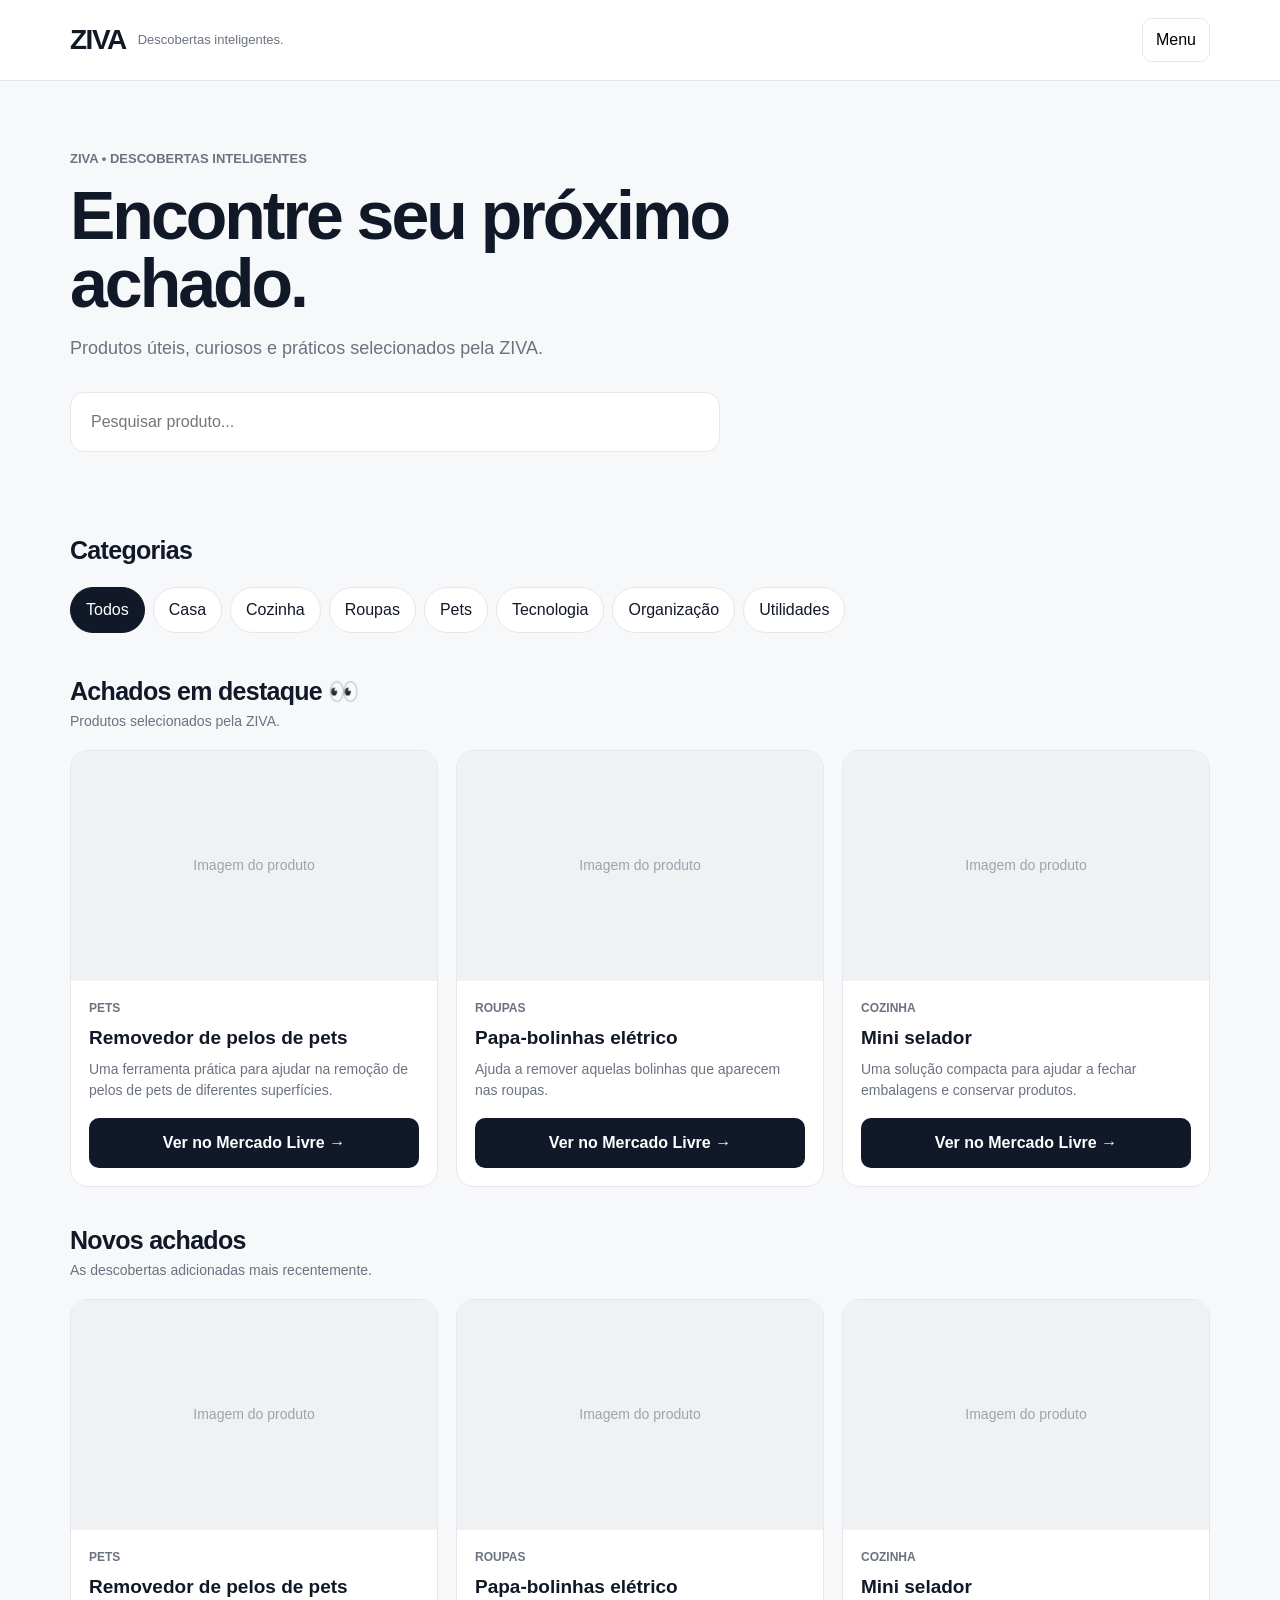
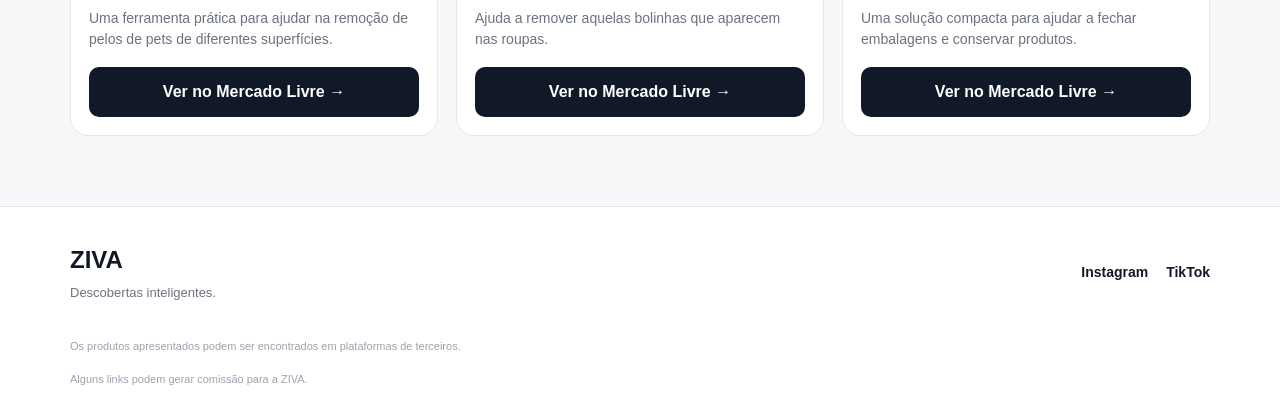
==== index.html @ e8ecfb13 "Add initial HTML structure and styles for ZIVA" ====
<!DOCTYPE html>
<html lang="pt-BR">
<head>
  <meta charset="UTF-8">
  <meta name="viewport" content="width=device-width, initial-scale=1.0">

  <title>ZIVA | Descobertas Inteligentes</title>
  <meta name="description" content="Achadinhos úteis, produtos curiosos e descobertas que realmente valem a pena.">

  <style>
    * {
      box-sizing: border-box;
      margin: 0;
      padding: 0;
    }

    :root {
      --bg: #f7f8fa;
      --card: #ffffff;
      --text: #111827;
      --muted: #6b7280;
      --border: #e5e7eb;
      --accent: #111827;
      --accent-hover: #000000;
    }

    body {
      font-family: Arial, Helvetica, sans-serif;
      background: var(--bg);
      color: var(--text);
      line-height: 1.5;
    }

    a {
      text-decoration: none;
      color: inherit;
    }

    button,
    input {
      font: inherit;
    }

    /* HEADER */
    header {
      background: #fff;
      border-bottom: 1px solid var(--border);
      position: sticky;
      top: 0;
      z-index: 20;
    }

    .header-inner {
      max-width: 1180px;
      margin: auto;
      padding: 18px 20px;
      display: flex;
      align-items: center;
      justify-content: space-between;
      gap: 20px;
    }

    .brand {
      display: flex;
      align-items: center;
      gap: 12px;
    }

    .logo {
      font-size: 28px;
      font-weight: 900;
      letter-spacing: -1.5px;
    }

    .brand-text {
      color: var(--muted);
      font-size: 13px;
    }

    .menu-btn {
      border: 1px solid var(--border);
      background: #fff;
      padding: 9px 13px;
      border-radius: 10px;
      cursor: pointer;
    }

    /* HERO */
    .hero {
      max-width: 1180px;
      margin: auto;
      padding: 65px 20px 45px;
    }

    .hero-label {
      display: inline-block;
      font-size: 13px;
      font-weight: 700;
      color: var(--muted);
      margin-bottom: 12px;
    }

    .hero h1 {
      font-size: clamp(38px, 7vw, 68px);
      line-height: 1;
      letter-spacing: -3px;
      max-width: 800px;
      margin-bottom: 18px;
    }

    .hero p {
      color: var(--muted);
      font-size: 18px;
      max-width: 650px;
      margin-bottom: 30px;
    }

    .search {
      max-width: 650px;
      position: relative;
    }

    .search input {
      width: 100%;
      border: 1px solid var(--border);
      background: #fff;
      padding: 17px 20px;
      border-radius: 14px;
      outline: none;
      font-size: 16px;
    }

    .search input:focus {
      border-color: #9ca3af;
    }

    /* CONTENT */
    main {
      max-width: 1180px;
      margin: auto;
      padding: 0 20px 70px;
    }

    .section {
      margin-top: 35px;
    }

    .section-header {
      display: flex;
      align-items: end;
      justify-content: space-between;
      gap: 15px;
      margin-bottom: 18px;
    }

    .section h2 {
      font-size: 25px;
      letter-spacing: -0.7px;
    }

    .section-description {
      color: var(--muted);
      font-size: 14px;
    }

    /* CATEGORIES */
    .categories {
      display: flex;
      gap: 8px;
      overflow-x: auto;
      padding-bottom: 5px;
      scrollbar-width: none;
    }

    .categories::-webkit-scrollbar {
      display: none;
    }

    .category-btn {
      white-space: nowrap;
      border: 1px solid var(--border);
      background: #fff;
      color: var(--text);
      padding: 10px 15px;
      border-radius: 999px;
      cursor: pointer;
      transition: .2s;
    }

    .category-btn:hover,
    .category-btn.active {
      background: var(--accent);
      color: #fff;
      border-color: var(--accent);
    }

    /* PRODUCTS */
    .products-grid {
      display: grid;
      grid-template-columns: repeat(3, 1fr);
      gap: 18px;
    }

    .product-card {
      background: var(--card);
      border: 1px solid var(--border);
      border-radius: 18px;
      overflow: hidden;
      transition: transform .2s, box-shadow .2s;
    }

    .product-card:hover {
      transform: translateY(-3px);
      box-shadow: 0 10px 30px rgba(0,0,0,.07);
    }

    .product-image {
      width: 100%;
      height: 230px;
      background: #f0f1f3;
      display: flex;
      align-items: center;
      justify-content: center;
      color: #9ca3af;
      font-size: 14px;
    }

    .product-image img {
      width: 100%;
      height: 100%;
      object-fit: cover;
    }

    .product-info {
      padding: 18px;
    }

    .product-category {
      color: var(--muted);
      font-size: 12px;
      font-weight: 700;
      text-transform: uppercase;
      margin-bottom: 7px;
    }

    .product-name {
      font-size: 19px;
      font-weight: 800;
      margin-bottom: 7px;
    }

    .product-description {
      color: var(--muted);
      font-size: 14px;
      min-height: 43px;
      margin-bottom: 16px;
    }

    .product-actions {
      display: flex;
      gap: 8px;
    }

    .view-btn {
      width: 100%;
      border: 0;
      background: var(--accent);
      color: #fff;
      padding: 13px 15px;
      border-radius: 10px;
      cursor: pointer;
      font-weight: 700;
    }

    .view-btn:hover {
      background: var(--accent-hover);
    }

    .empty {
      display: none;
      padding: 35px;
      text-align: center;
      color: var(--muted);
      background: #fff;
      border: 1px solid var(--border);
      border-radius: 15px;
    }

    /* MODAL */
    .modal {
      position: fixed;
      inset: 0;
      background: rgba(0,0,0,.55);
      display: none;
      align-items: center;
      justify-content: center;
      padding: 20px;
      z-index: 100;
    }

    .modal.show {
      display: flex;
    }

    .modal-box {
      background: #fff;
      width: 100%;
      max-width: 520px;
      max-height: 90vh;
      overflow-y: auto;
      border-radius: 20px;
      position: relative;
      padding: 22px;
    }

    .close {
      position: absolute;
      top: 14px;
      right: 14px;
      border: 0;
      background: #f3f4f6;
      width: 36px;
      height: 36px;
      border-radius: 50%;
      cursor: pointer;
      font-size: 20px;
    }

    .modal-image {
      width: 100%;
      height: 280px;
      border-radius: 14px;
      background: #f0f1f3;
      display: flex;
      align-items: center;
      justify-content: center;
      margin-bottom: 20px;
      overflow: hidden;
    }

    .modal-image img {
      width: 100%;
      height: 100%;
      object-fit: cover;
    }

    .modal h2 {
      font-size: 27px;
      margin-bottom: 8px;
    }

    .modal-category {
      color: var(--muted);
      font-size: 13px;
      margin-bottom: 14px;
    }

    .modal-description {
      color: #4b5563;
      margin-bottom: 20px;
    }

    .affiliate-note {
      color: #9ca3af;
      font-size: 11px;
      margin-top: 13px;
      text-align: center;
    }

    /* FOOTER */
    footer {
      border-top: 1px solid var(--border);
      background: #fff;
    }

    .footer-inner {
      max-width: 1180px;
      margin: auto;
      padding: 35px 20px;
      display: flex;
      justify-content: space-between;
      gap: 30px;
      flex-wrap: wrap;
    }

    .footer-brand strong {
      font-size: 24px;
    }

    .footer-brand p {
      color: var(--muted);
      font-size: 13px;
      margin-top: 5px;
    }

    .socials {
      display: flex;
      gap: 18px;
      align-items: center;
    }

    .socials a {
      font-weight: 700;
      font-size: 14px;
    }

    .footer-bottom {
      max-width: 1180px;
      margin: auto;
      padding: 0 20px 30px;
      color: #9ca3af;
      font-size: 11px;
    }

    /* MOBILE */
    @media (max-width: 800px) {
      .products-grid {
        grid-template-columns: repeat(2, 1fr);
      }

      .product-image {
        height: 190px;
      }
    }

    @media (max-width: 560px) {
      .header-inner {
        padding: 15px;
      }

      .brand-text {
        display: none;
      }

      .hero {
        padding: 45px 15px 30px;
      }

      .hero h1 {
        letter-spacing: -2px;
      }

      .hero p {
        font-size: 16px;
      }

      main {
        padding: 0 15px 50px;
      }

      .products-grid {
        grid-template-columns: 1fr;
      }

      .product-image {
        height: 240px;
      }

      .footer-inner {
        padding: 30px 15px;
      }

      .footer-bottom {
        padding: 0 15px 25px;
      }
    }
  </style>
</head>

<body>

  <!-- HEADER -->
  <header>
    <div class="header-inner">
      <div class="brand">
        <div class="logo">ZIVA</div>
        <div class="brand-text">Descobertas inteligentes.</div>
      </div>

      <button class="menu-btn" onclick="window.scrollTo({top: document.body.scrollHeight, behavior: 'smooth'})">
        Menu
      </button>
    </div>
  </header>

  <!-- HERO -->
  <section class="hero">
    <span class="hero-label">ZIVA • DESCOBERTAS INTELIGENTES</span>

    <h1>Encontre seu próximo achado.</h1>

    <p>
      Produtos úteis, curiosos e práticos selecionados pela ZIVA.
    </p>

    <div class="search">
      <input
        type="search"
        id="searchInput"
        placeholder="Pesquisar produto..."
        oninput="renderProducts()"
      >
    </div>
  </section>

  <main>

    <!-- CATEGORIAS -->
    <section class="section">
      <div class="section-header">
        <div>
          <h2>Categorias</h2>
        </div>
      </div>

      <div class="categories">
        <button class="category-btn active" onclick="filterCategory('Todos', this)">Todos</button>
        <button class="category-btn" onclick="filterCategory('Casa', this)">Casa</button>
        <button class="category-btn" onclick="filterCategory('Cozinha', this)">Cozinha</button>
        <button class="category-btn" onclick="filterCategory('Roupas', this)">Roupas</button>
        <button class="category-btn" onclick="filterCategory('Pets', this)">Pets</button>
        <button class="category-btn" onclick="filterCategory('Tecnologia', this)">Tecnologia</button>
        <button class="category-btn" onclick="filterCategory('Organização', this)">Organização</button>
        <button class="category-btn" onclick="filterCategory('Utilidades', this)">Utilidades</button>
      </div>
    </section>

    <!-- DESTAQUES -->
    <section class="section">
      <div class="section-header">
        <div>
          <h2>Achados em destaque 👀</h2>
          <div class="section-description">
            Produtos selecionados pela ZIVA.
          </div>
        </div>
      </div>

      <div class="products-grid" id="featuredProducts"></div>
    </section>

    <!-- NOVOS ACHADOS -->
    <section class="section">
      <div class="section-header">
        <div>
          <h2>Novos achados</h2>
          <div class="section-description">
            As descobertas adicionadas mais recentemente.
          </div>
        </div>
      </div>

      <div class="products-grid" id="newProducts"></div>

      <div class="empty" id="emptyMessage">
        Nenhum produto encontrado.
      </div>
    </section>

  </main>

  <!-- MODAL -->
  <div class="modal" id="productModal">
    <div class="modal-box">

      <button class="close" onclick="closeModal()">×</button>

      <div class="modal-image" id="modalImage"></div>

      <h2 id="modalName"></h2>

      <div class="modal-category" id="modalCategory"></div>

      <div class="modal-description" id="modalDescription"></div>

      <a
        id="modalLink"
        class="view-btn"
        href="#"
        target="_blank"
        rel="nofollow sponsored noopener"
      >
        Ver produto no Mercado Livre →
      </a>

      <div class="affiliate-note">
        Este site pode receber comissão por compras realizadas através dos links.
      </div>

    </div>
  </div>

  <!-- FOOTER -->
  <footer>
    <div class="footer-inner">

      <div class="footer-brand">
        <strong>ZIVA</strong>
        <p>Descobertas inteligentes.</p>
      </div>

      <div class="socials">
        <!-- TROQUE OS # PELOS LINKS OFICIAIS DA ZIVA -->
        <a href="#" target="_blank">Instagram</a>
        <a href="#" target="_blank">TikTok</a>
      </div>

    </div>

    <div class="footer-bottom">
      Os produtos apresentados podem ser encontrados em plataformas de terceiros.
      <br><br>
      Alguns links podem gerar comissão para a ZIVA.
    </div>
  </footer>

  <script>

    /*
    ============================================================
    BANCO DE PRODUTOS DA ZIVA
    ============================================================

    Para adicionar um produto no futuro, copie um bloco e altere
    os campos.

    CAMPOS:

    nome
    categoria
    descricao
    imagem
    link_afiliado
    data_adicionado
    destaque
    preco
    status

    status:
    "ativo" = aparece no site
    "inativo" = não aparece

    destaque:
    true = aparece em "Achados em destaque"
    false = não aparece
    */

    const produtos = [

      {
        nome: "Removedor de pelos de pets",
        categoria: "Pets",
        descricao: "Uma ferramenta prática para ajudar na remoção de pelos de pets de diferentes superfícies.",
        imagem: "",
        link_afiliado: "https://meli.la/26FpfBk",
        data_adicionado: "2026-09-22",
        destaque: true,
        preco: "",
        status: "ativo"
      },

      {
        nome: "Papa-bolinhas elétrico",
        categoria: "Roupas",
        descricao: "Ajuda a remover aquelas bolinhas que aparecem nas roupas.",
        imagem: "",
        link_afiliado: "https://meli.la/2brXpX5",
        data_adicionado: "2026-09-22",
        destaque: true,
        preco: "",
        status: "ativo"
      },

      {
        nome: "Mini selador",
        categoria: "Cozinha",
        descricao: "Uma solução compacta para ajudar a fechar embalagens e conservar produtos.",
        imagem: "",
        link_afiliado: "https://meli.la/32LYVWg",
        data_adicionado: "2026-09-22",
        destaque: true,
        preco: "",
        status: "ativo"
      }

    ];

    let categoriaAtual = "Todos";

    function criarCard(produto) {

      const imagem = produto.imagem
        ? `<img src="${produto.imagem}" alt="${produto.nome}" loading="lazy">`
        : `<span>Imagem do produto</span>`;

      return `
        <article class="product-card">

          <div class="product-image">
            ${imagem}
          </div>

          <div class="product-info">

            <div class="product-category">
              ${produto.categoria}
            </div>

            <div class="product-name">
              ${produto.nome}
            </div>

            <div class="product-description">
              ${produto.descricao}
            </div>

            <div class="product-actions">

              <button
                class="view-btn"
                onclick="openModal('${produto.nome.replace(/'/g, "\\'")}')"
              >
                Ver no Mercado Livre →
              </button>

            </div>

          </div>

        </article>
      `;
    }

    function produtosFiltrados() {

      const pesquisa = document
        .getElementById("searchInput")
        .value
        .toLowerCase()
        .trim();

      return produtos
        .filter(p => p.status === "ativo")
        .filter(p => categoriaAtual === "Todos" || p.categoria === categoriaAtual)
        .filter(p =>
          p.nome.toLowerCase().includes(pesquisa) ||
          p.descricao.toLowerCase().includes(pesquisa) ||
          p.categoria.toLowerCase().includes(pesquisa)
        )
        .sort((a, b) =>
          new Date(b.data_adicionado) - new Date(a.data_adicionado)
        );
    }

    function renderProducts() {

      const filtrados = produtosFiltrados();

      const pesquisa =
        document.getElementById("searchInput").value.trim();

      const featured = filtrados.filter(p => p.destaque);

      const newProducts = filtrados;

      const featuredContainer =
        document.getElementById("featuredProducts");

      const newContainer =
        document.getElementById("newProducts");

      const empty =
        document.getElementById("emptyMessage");

      /*
      Quando estiver pesquisando ou filtrando categoria,
      a seção de destaques mostra somente os resultados
      correspondentes.
      */

      featuredContainer.innerHTML =
        featured.length
          ? featured.map(criarCard).join("")
          : "";

      newContainer.innerHTML =
        newProducts.map(criarCard).join("");

      empty.style.display =
        !newProducts.length ? "block" : "none";

      /*
      Se não houver pesquisa nem filtro, os destaques aparecem
      normalmente e os novos achados mostram todos os produtos.
      */

    }

    function filterCategory(category, button) {

      categoriaAtual = category;

      document
        .querySelectorAll(".category-btn")
        .forEach(btn => btn.classList.remove("active"));

      button.classList.add("active");

      renderProducts();
    }

    function openModal(nome) {

      const produto =
        produtos.find(p => p.nome === nome);

      if (!produto) return;

      const modal =
        document.getElementById("productModal");

      const modalImage =
        document.getElementById("modalImage");

      if (produto.imagem) {
        modalImage.innerHTML =
          `<img src="${produto.imagem}" alt="${produto.nome}">`;
      } else {
        modalImage.innerHTML =
          `<span>Imagem do produto</span>`;
      }

      document.getElementById("modalName").textContent =
        produto.nome;

      document.getElementById("modalCategory").textContent =
        produto.categoria;

      document.getElementById("modalDescription").textContent =
        produto.descricao;

      document.getElementById("modalLink").href =
        produto.link_afiliado;

      modal.classList.add("show");
    }

    function closeModal() {
      document
        .getElementById("productModal")
        .classList.remove("show");
    }

    document
      .getElementById("productModal")
      .addEventListener("click", function(event) {

        if (event.target === this) {
          closeModal();
        }

      });

    /*
    Inicializa o site
    */
    renderProducts();

  </script>

</body>
      </html>
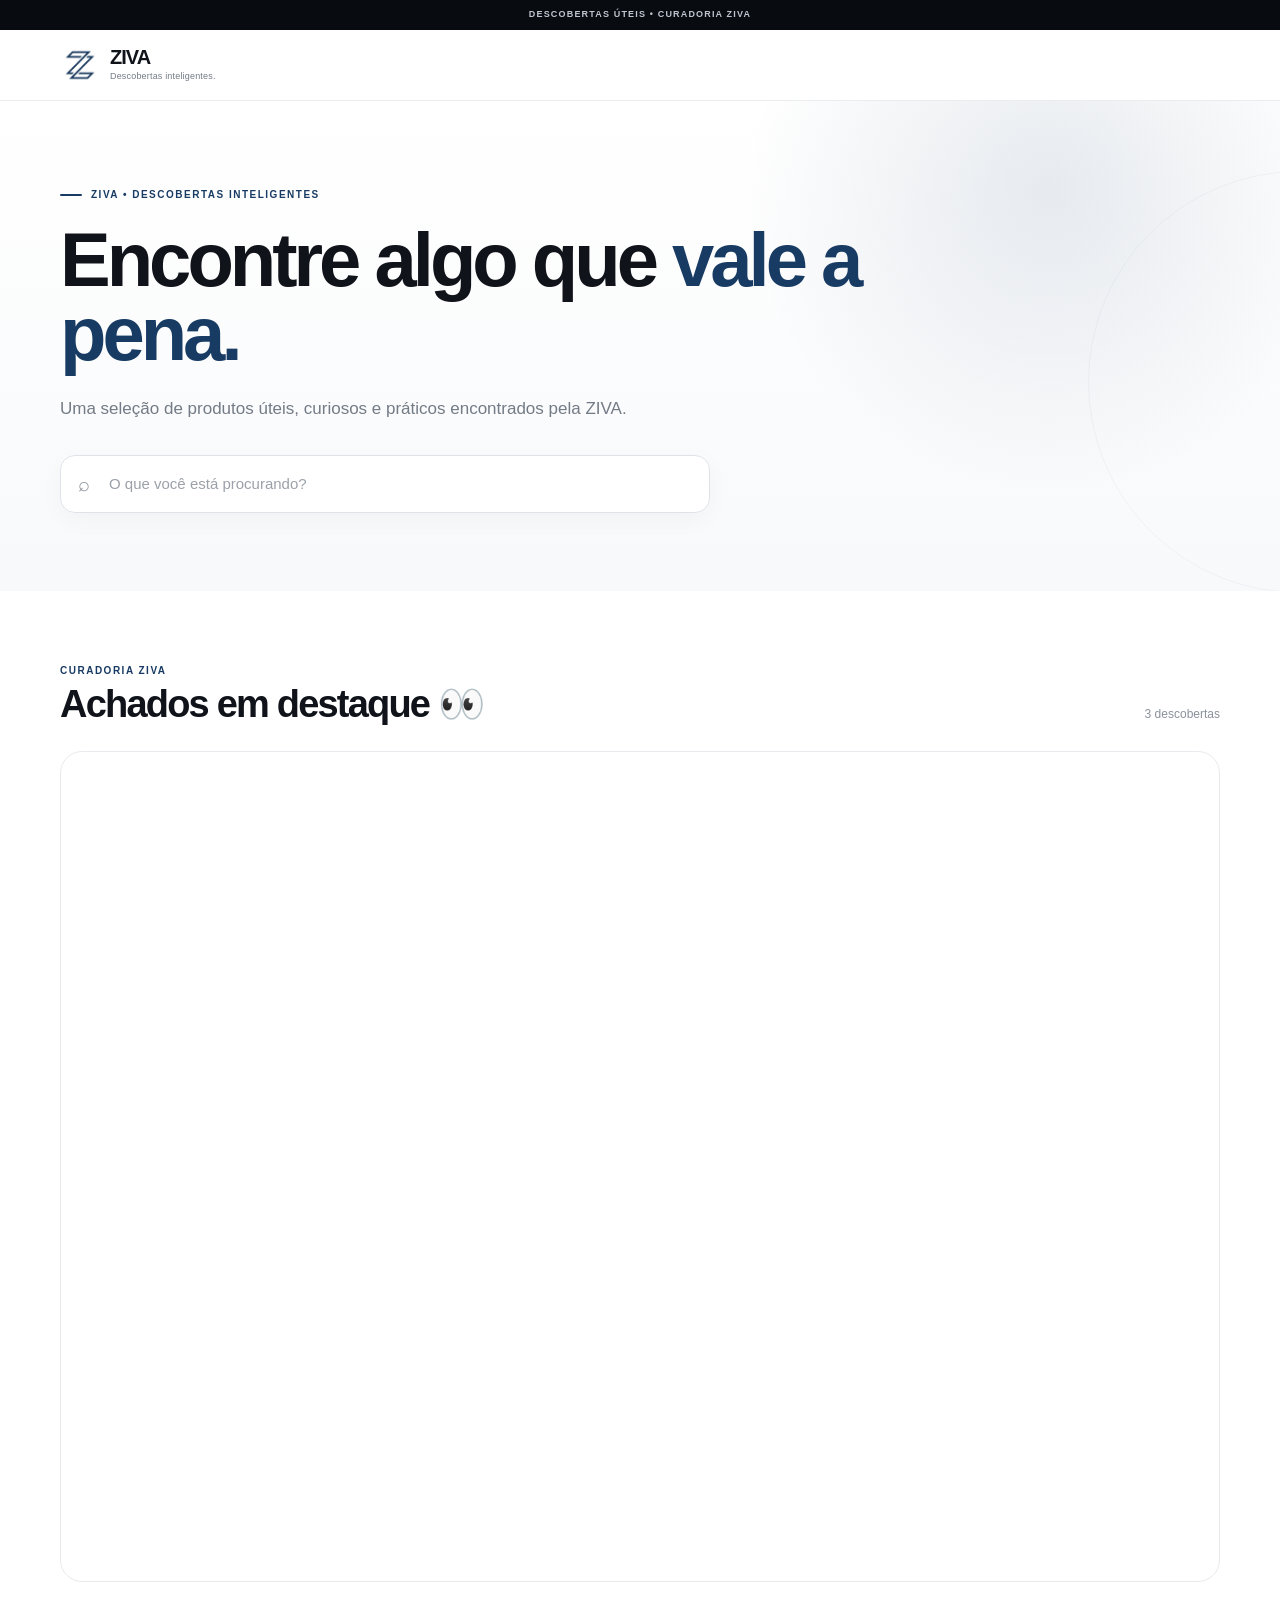
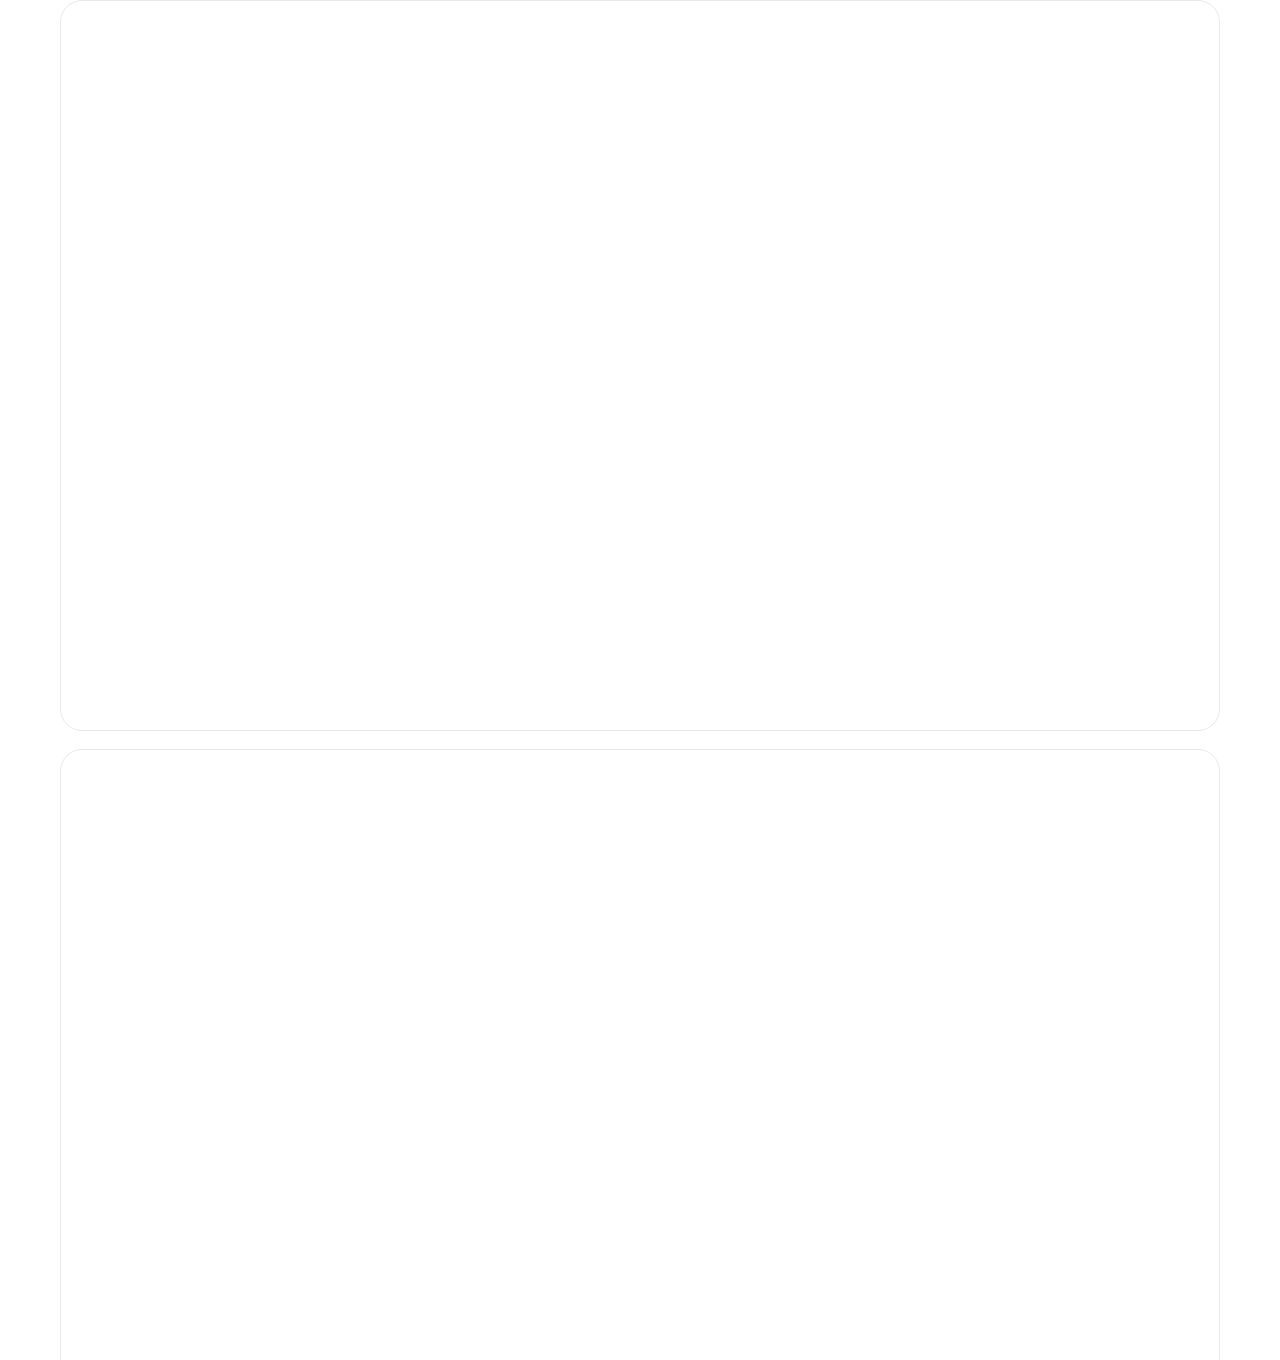
==== commit 1a2153c0: "Update print statement from 'Hello' to 'Goodbye'" ====
--- a/index.html
+++ b/index.html
@@ -1,39 +1,88 @@
 <!DOCTYPE html>
 <html lang="pt-BR">
 <head>
+
   <meta charset="UTF-8">
-  <meta name="viewport" content="width=device-width, initial-scale=1.0">
+
+  <meta
+    name="viewport"
+    content="width=device-width, initial-scale=1.0, viewport-fit=cover"
+  >
 
   <title>ZIVA | Descobertas Inteligentes</title>
-  <meta name="description" content="Achadinhos úteis, produtos curiosos e descobertas que realmente valem a pena.">
+
+  <meta
+    name="description"
+    content="Achadinhos úteis, produtos curiosos e descobertas que realmente valem a pena."
+  >
+
+  <meta name="theme-color" content="#080b10">
+
+  <!-- Logo carregada imediatamente -->
+  <link rel="preload" as="image" href="ziva-logo.png">
 
   <style>
+
+    /* =========================================================
+       ZIVA
+       Identidade: branco + preto + azul da marca
+    ========================================================= */
+
+    :root {
+      --black: #080b10;
+      --black-2: #0d1117;
+
+      --blue: #183b63;
+      --blue-light: #2c5b88;
+
+      --white: #ffffff;
+      --soft: #f7f8fa;
+
+      --text: #10141a;
+      --muted: #737b86;
+
+      --line: #e7e9ed;
+
+      --radius: 22px;
+
+      --ease: cubic-bezier(.2,.8,.2,1);
+    }
+
+
+    /* =========================================================
+       RESET
+    ========================================================= */
+
     * {
       box-sizing: border-box;
       margin: 0;
       padding: 0;
     }
 
-    :root {
-      --bg: #f7f8fa;
-      --card: #ffffff;
-      --text: #111827;
-      --muted: #6b7280;
-      --border: #e5e7eb;
-      --accent: #111827;
-      --accent-hover: #000000;
+    html {
+      scroll-behavior: smooth;
+      background: var(--white);
     }
 
     body {
-      font-family: Arial, Helvetica, sans-serif;
-      background: var(--bg);
+      font-family:
+        Inter,
+        -apple-system,
+        BlinkMacSystemFont,
+        "Segoe UI",
+        Roboto,
+        Arial,
+        sans-serif;
+
+      background: var(--white);
       color: var(--text);
+
       line-height: 1.5;
-    }
-
-    a {
-      text-decoration: none;
-      color: inherit;
+
+      overflow-x: hidden;
+
+      -webkit-font-smoothing: antialiased;
+      text-rendering: optimizeLegibility;
     }
 
     button,
@@ -41,832 +90,1940 @@
       font: inherit;
     }
 
-    /* HEADER */
-    header {
-      background: #fff;
-      border-bottom: 1px solid var(--border);
-      position: sticky;
+    button {
+      -webkit-tap-highlight-color: transparent;
+    }
+
+    a {
+      color: inherit;
+      text-decoration: none;
+      -webkit-tap-highlight-color: transparent;
+    }
+
+
+    /* =========================================================
+       BARRA DE PROGRESSO
+    ========================================================= */
+
+    .scroll-progress {
+      position: fixed;
+
       top: 0;
-      z-index: 20;
-    }
-
-    .header-inner {
-      max-width: 1180px;
-      margin: auto;
-      padding: 18px 20px;
-      display: flex;
-      align-items: center;
-      justify-content: space-between;
-      gap: 20px;
-    }
-
-    .brand {
-      display: flex;
-      align-items: center;
-      gap: 12px;
-    }
-
-    .logo {
-      font-size: 28px;
-      font-weight: 900;
-      letter-spacing: -1.5px;
-    }
-
-    .brand-text {
-      color: var(--muted);
-      font-size: 13px;
-    }
-
-    .menu-btn {
-      border: 1px solid var(--border);
-      background: #fff;
-      padding: 9px 13px;
-      border-radius: 10px;
-      cursor: pointer;
-    }
-
-    /* HERO */
-    .hero {
-      max-width: 1180px;
-      margin: auto;
-      padding: 65px 20px 45px;
-    }
-
-    .hero-label {
-      display: inline-block;
-      font-size: 13px;
-      font-weight: 700;
-      color: var(--muted);
-      margin-bottom: 12px;
-    }
-
-    .hero h1 {
-      font-size: clamp(38px, 7vw, 68px);
-      line-height: 1;
-      letter-spacing: -3px;
-      max-width: 800px;
-      margin-bottom: 18px;
-    }
-
-    .hero p {
-      color: var(--muted);
-      font-size: 18px;
-      max-width: 650px;
-      margin-bottom: 30px;
-    }
-
-    .search {
-      max-width: 650px;
-      position: relative;
-    }
-
-    .search input {
-      width: 100%;
-      border: 1px solid var(--border);
-      background: #fff;
-      padding: 17px 20px;
-      border-radius: 14px;
-      outline: none;
-      font-size: 16px;
-    }
-
-    .search input:focus {
-      border-color: #9ca3af;
-    }
-
-    /* CONTENT */
-    main {
-      max-width: 1180px;
-      margin: auto;
-      padding: 0 20px 70px;
-    }
-
-    .section {
-      margin-top: 35px;
-    }
-
-    .section-header {
-      display: flex;
-      align-items: end;
-      justify-content: space-between;
-      gap: 15px;
-      margin-bottom: 18px;
-    }
-
-    .section h2 {
-      font-size: 25px;
-      letter-spacing: -0.7px;
-    }
-
-    .section-description {
-      color: var(--muted);
-      font-size: 14px;
-    }
-
-    /* CATEGORIES */
-    .categories {
-      display: flex;
-      gap: 8px;
-      overflow-x: auto;
-      padding-bottom: 5px;
-      scrollbar-width: none;
-    }
-
-    .categories::-webkit-scrollbar {
-      display: none;
-    }
-
-    .category-btn {
-      white-space: nowrap;
-      border: 1px solid var(--border);
-      background: #fff;
-      color: var(--text);
-      padding: 10px 15px;
-      border-radius: 999px;
-      cursor: pointer;
-      transition: .2s;
-    }
-
-    .category-btn:hover,
-    .category-btn.active {
-      background: var(--accent);
-      color: #fff;
-      border-color: var(--accent);
-    }
-
-    /* PRODUCTS */
-    .products-grid {
-      display: grid;
-      grid-template-columns: repeat(3, 1fr);
-      gap: 18px;
-    }
-
-    .product-card {
-      background: var(--card);
-      border: 1px solid var(--border);
-      border-radius: 18px;
-      overflow: hidden;
-      transition: transform .2s, box-shadow .2s;
-    }
-
-    .product-card:hover {
-      transform: translateY(-3px);
-      box-shadow: 0 10px 30px rgba(0,0,0,.07);
-    }
-
-    .product-image {
-      width: 100%;
-      height: 230px;
-      background: #f0f1f3;
+      left: 0;
+
+      width: 0%;
+      height: 2px;
+
+      background: var(--blue);
+
+      z-index: 999;
+
+      transform-origin: left;
+
+      pointer-events: none;
+    }
+
+
+    /* =========================================================
+       TOPO
+    ========================================================= */
+
+    .topbar {
+      height: 30px;
+
       display: flex;
       align-items: center;
       justify-content: center;
-      color: #9ca3af;
-      font-size: 14px;
+
+      background: var(--black);
+
+      color: #bfc6cf;
+
+      font-size: 9px;
+
+      font-weight: 700;
+
+      letter-spacing: .13em;
+
+      text-transform: uppercase;
+    }
+
+
+    /* =========================================================
+       HEADER
+    ========================================================= */
+
+    header {
+      position: sticky;
+
+      top: 0;
+
+      z-index: 100;
+
+      background: rgba(255,255,255,.96);
+
+      border-bottom: 1px solid rgba(231,233,237,.85);
+    }
+
+    .header-inner {
+      width: min(1160px, calc(100% - 36px));
+
+      height: 70px;
+
+      margin: auto;
+
+      display: flex;
+
+      align-items: center;
+
+      justify-content: space-between;
+    }
+
+
+    /* LOGO */
+
+    .brand {
+      display: flex;
+
+      align-items: center;
+
+      gap: 10px;
+    }
+
+    .brand-logo {
+      width: 40px;
+      height: 40px;
+
+      border-radius: 10px;
+
+      overflow: hidden;
+
+      background: white;
+
+      flex-shrink: 0;
+
+      display: flex;
+
+      align-items: center;
+
+      justify-content: center;
+    }
+
+    .brand-logo img {
+      width: 100%;
+      height: 100%;
+
+      object-fit: cover;
+    }
+
+    .brand-text strong {
+      display: block;
+
+      font-size: 20px;
+
+      line-height: 1;
+
+      font-weight: 900;
+
+      letter-spacing: -1px;
+    }
+
+    .brand-text span {
+      display: block;
+
+      margin-top: 3px;
+
+      color: var(--muted);
+
+      font-size: 9px;
+
+      letter-spacing: .02em;
+    }
+
+
+    /* =========================================================
+       HERO
+    ========================================================= */
+
+    .hero {
+      position: relative;
+
+      overflow: hidden;
+
+      background:
+        radial-gradient(
+          circle at 82% 18%,
+          rgba(24,59,99,.10),
+          transparent 27%
+        ),
+
+        linear-gradient(
+          180deg,
+          #ffffff 0%,
+          #f8f9fb 100%
+        );
+    }
+
+    .hero::before {
+      content: "";
+
+      position: absolute;
+
+      width: 420px;
+      height: 420px;
+
+      border-radius: 50%;
+
+      border: 1px solid rgba(24,59,99,.045);
+
+      right: -230px;
+      top: 70px;
+
+      pointer-events: none;
+    }
+
+    .hero-inner {
+      position: relative;
+
+      width: min(1160px, calc(100% - 36px));
+
+      margin: auto;
+
+      padding: 86px 0 78px;
+    }
+
+    .eyebrow {
+      display: flex;
+
+      align-items: center;
+
+      gap: 9px;
+
+      color: var(--blue);
+
+      font-size: 10px;
+
+      font-weight: 900;
+
+      letter-spacing: .15em;
+
+      text-transform: uppercase;
+
+      margin-bottom: 21px;
+
+      opacity: 0;
+
+      transform: translateY(10px);
+
+      animation:
+        intro .65s var(--ease) .05s forwards;
+    }
+
+    .eyebrow::before {
+      content: "";
+
+      width: 22px;
+      height: 2px;
+
+      background: var(--blue);
+
+      border-radius: 10px;
+    }
+
+    .hero h1 {
+      max-width: 820px;
+
+      font-size: clamp(43px, 7vw, 76px);
+
+      line-height: .98;
+
+      letter-spacing: -4px;
+
+      font-weight: 900;
+
+      margin-bottom: 23px;
+
+      opacity: 0;
+
+      transform: translateY(12px);
+
+      animation:
+        intro .7s var(--ease) .12s forwards;
+    }
+
+    .hero h1 span {
+      color: var(--blue);
+    }
+
+    .hero-description {
+      max-width: 610px;
+
+      color: var(--muted);
+
+      font-size: 17px;
+
+      line-height: 1.65;
+
+      margin-bottom: 32px;
+
+      opacity: 0;
+
+      transform: translateY(12px);
+
+      animation:
+        intro .7s var(--ease) .2s forwards;
+    }
+
+
+    /* =========================================================
+       PESQUISA
+    ========================================================= */
+
+    .search {
+      width: min(650px, 100%);
+
+      position: relative;
+
+      opacity: 0;
+
+      transform: translateY(12px);
+
+      animation:
+        intro .7s var(--ease) .28s forwards;
+    }
+
+    .search-icon {
+      position: absolute;
+
+      left: 18px;
+
+      top: 50%;
+
+      transform: translateY(-50%);
+
+      color: #8a919a;
+
+      font-size: 20px;
+
+      pointer-events: none;
+
+      z-index: 2;
+    }
+
+    .search input {
+      width: 100%;
+
+      height: 58px;
+
+      border: 1px solid #dfe3e8;
+
+      border-radius: 15px;
+
+      background: rgba(255,255,255,.96);
+
+      color: var(--text);
+
+      padding:
+        0 48px
+        0 48px;
+
+      outline: none;
+
+      font-size: 15px;
+
+      box-shadow:
+        0 7px 25px rgba(0,0,0,.035);
+
+      transition:
+        border-color .18s ease,
+        box-shadow .18s ease;
+    }
+
+    .search input::placeholder {
+      color: #9ba1a9;
+    }
+
+    .search input:focus {
+      border-color: var(--blue);
+
+      box-shadow:
+        0 0 0 3px rgba(24,59,99,.07);
+    }
+
+    .clear-search {
+      position: absolute;
+
+      right: 11px;
+      top: 50%;
+
+      width: 34px;
+      height: 34px;
+
+      transform: translateY(-50%);
+
+      display: none;
+
+      align-items: center;
+      justify-content: center;
+
+      border: 0;
+
+      border-radius: 50%;
+
+      background: #f0f2f4;
+
+      color: #707780;
+
+      cursor: pointer;
+    }
+
+    .clear-search:hover {
+      background: var(--black);
+
+      color: white;
+    }
+
+
+    /* =========================================================
+       MAIN
+    ========================================================= */
+
+    main {
+      width: min(1160px, calc(100% - 36px));
+
+      margin: auto;
+
+      padding: 72px 0 95px;
+    }
+
+    .section-header {
+      display: flex;
+
+      justify-content: space-between;
+
+      align-items: flex-end;
+
+      gap: 20px;
+
+      margin-bottom: 28px;
+    }
+
+    .section-kicker {
+      color: var(--blue);
+
+      font-size: 10px;
+
+      font-weight: 900;
+
+      letter-spacing: .15em;
+
+      text-transform: uppercase;
+
+      margin-bottom: 7px;
+    }
+
+    .section-header h2 {
+      font-size: clamp(29px, 4vw, 38px);
+
+      line-height: 1;
+
+      letter-spacing: -1.8px;
+
+      font-weight: 900;
+    }
+
+    .counter {
+      color: #8b929b;
+
+      font-size: 12px;
+
+      white-space: nowrap;
+    }
+
+
+    /* =========================================================
+       VITRINE
+    ========================================================= */
+
+    .products {
+      display: flex;
+
+      flex-direction: column;
+
+      gap: 18px;
+    }
+
+
+    /* CARD */
+
+    .product {
+      display: grid;
+
+      grid-template-columns: 46% 54%;
+
+      min-height: 390px;
+
+      background: white;
+
+      border: 1px solid var(--line);
+
+      border-radius: var(--radius);
+
+      overflow: hidden;
+
+      contain: layout paint;
+
+      content-visibility: auto;
+
+      contain-intrinsic-size: 390px;
+
+      opacity: 0;
+
+      transform: translate3d(0,20px,0);
+
+      transition:
+        opacity .55s var(--ease),
+        transform .55s var(--ease),
+        box-shadow .25s ease,
+        border-color .25s ease;
+    }
+
+    .product.visible {
+      opacity: 1;
+
+      transform: translate3d(0,0,0);
+    }
+
+    .product:hover {
+      border-color: #d8dde3;
+
+      box-shadow:
+        0 15px 40px rgba(8,11,16,.07);
+
+      transform:
+        translate3d(0,-3px,0);
+    }
+
+
+    /* IMAGEM */
+
+    .product-image {
+      position: relative;
+
+      min-height: 390px;
+
+      background:
+        radial-gradient(
+          circle at center,
+          #ffffff,
+          #f0f2f5
+        );
+
+      overflow: hidden;
+    }
+
+    .product-image::after {
+      content: "";
+
+      position: absolute;
+
+      inset: 0;
+
+      background:
+        linear-gradient(
+          105deg,
+          transparent 35%,
+          rgba(255,255,255,.55) 50%,
+          transparent 65%
+        );
+
+      transform:
+        translate3d(-120%,0,0);
+
+      transition:
+        transform .8s var(--ease);
+
+      pointer-events: none;
+    }
+
+    .product:hover .product-image::after {
+      transform:
+        translate3d(120%,0,0);
     }
 
     .product-image img {
       width: 100%;
       height: 100%;
+
+      display: block;
+
       object-fit: cover;
-    }
+
+      transform: translate3d(0,0,0);
+
+      backface-visibility: hidden;
+
+      transition:
+        transform .55s var(--ease);
+    }
+
+    .product:hover .product-image img {
+      transform: scale(1.018);
+    }
+
+
+    /* INFORMAÇÕES */
 
     .product-info {
-      padding: 18px;
+      display: flex;
+
+      flex-direction: column;
+
+      justify-content: center;
+
+      padding: 52px;
+    }
+
+    .product-number {
+      color: #a2a8b0;
+
+      font-size: 10px;
+
+      font-weight: 900;
+
+      letter-spacing: .14em;
+
+      margin-bottom: 21px;
     }
 
     .product-category {
+      color: var(--blue);
+
+      font-size: 10px;
+
+      font-weight: 900;
+
+      letter-spacing: .14em;
+
+      text-transform: uppercase;
+
+      margin-bottom: 11px;
+    }
+
+    .product-name {
+      max-width: 470px;
+
+      font-size: clamp(27px, 3vw, 38px);
+
+      line-height: 1.04;
+
+      letter-spacing: -1.7px;
+
+      font-weight: 900;
+
+      margin-bottom: 15px;
+    }
+
+    .product-description {
+      max-width: 475px;
+
       color: var(--muted);
+
+      font-size: 14px;
+
+      line-height: 1.7;
+
+      margin-bottom: 26px;
+    }
+
+
+    /* BOTÃO */
+
+    .product-action {
+      display: flex;
+
+      align-items: center;
+
+      gap: 14px;
+
+      flex-wrap: wrap;
+    }
+
+    .view-button {
+      display: inline-flex;
+
+      align-items: center;
+
+      justify-content: center;
+
+      gap: 11px;
+
+      min-height: 47px;
+
+      padding: 0 20px;
+
+      border-radius: 11px;
+
+      background: var(--black);
+
+      color: white;
+
+      border: 1px solid var(--black);
+
       font-size: 12px;
-      font-weight: 700;
-      text-transform: uppercase;
-      margin-bottom: 7px;
-    }
-
-    .product-name {
-      font-size: 19px;
+
       font-weight: 800;
-      margin-bottom: 7px;
-    }
-
-    .product-description {
-      color: var(--muted);
-      font-size: 14px;
-      min-height: 43px;
-      margin-bottom: 16px;
-    }
-
-    .product-actions {
-      display: flex;
-      gap: 8px;
-    }
-
-    .view-btn {
-      width: 100%;
-      border: 0;
-      background: var(--accent);
-      color: #fff;
-      padding: 13px 15px;
-      border-radius: 10px;
-      cursor: pointer;
-      font-weight: 700;
-    }
-
-    .view-btn:hover {
-      background: var(--accent-hover);
-    }
+
+      transition:
+        transform .18s var(--ease),
+        background .18s ease,
+        box-shadow .18s ease;
+    }
+
+    .view-button span {
+      transition:
+        transform .18s var(--ease);
+    }
+
+    .view-button:hover {
+      background: var(--blue);
+
+      border-color: var(--blue);
+
+      transform: translate3d(0,-2px,0);
+
+      box-shadow:
+        0 8px 20px rgba(24,59,99,.18);
+    }
+
+    .view-button:hover span {
+      transform:
+        translate3d(4px,0,0);
+    }
+
+    .affiliate {
+      color: #a1a7af;
+
+      font-size: 9px;
+    }
+
+
+    /* =========================================================
+       SEM RESULTADO
+    ========================================================= */
 
     .empty {
       display: none;
-      padding: 35px;
+
+      padding: 65px 20px;
+
       text-align: center;
+
+      border: 1px dashed #d8dde3;
+
+      border-radius: var(--radius);
+
+      background: #fafbfc;
+    }
+
+    .empty-icon {
+      font-size: 28px;
+
+      margin-bottom: 10px;
+    }
+
+    .empty strong {
+      display: block;
+
+      font-size: 17px;
+
+      margin-bottom: 5px;
+    }
+
+    .empty p {
       color: var(--muted);
-      background: #fff;
-      border: 1px solid var(--border);
-      border-radius: 15px;
-    }
-
-    /* MODAL */
-    .modal {
-      position: fixed;
-      inset: 0;
-      background: rgba(0,0,0,.55);
-      display: none;
+
+      font-size: 13px;
+    }
+
+
+    /* =========================================================
+       BLOCO FINAL
+    ========================================================= */
+
+    .closing {
+      position: relative;
+
+      overflow: hidden;
+
+      margin-top: 65px;
+
+      padding: 60px 30px;
+
+      border-radius: var(--radius);
+
+      background: var(--black);
+
+      color: white;
+
+      text-align: center;
+    }
+
+    .closing-glow {
+      position: absolute;
+
+      width: 280px;
+      height: 280px;
+
+      border-radius: 50%;
+
+      background:
+        radial-gradient(
+          circle,
+          rgba(39,88,132,.22),
+          transparent 68%
+        );
+
+      right: -100px;
+      top: -120px;
+
+      pointer-events: none;
+    }
+
+    .closing-content {
+      position: relative;
+
+      z-index: 2;
+    }
+
+    .closing small {
+      color: #8492a1;
+
+      font-size: 9px;
+
+      font-weight: 900;
+
+      letter-spacing: .16em;
+
+      text-transform: uppercase;
+    }
+
+    .closing h2 {
+      font-size: clamp(28px,5vw,43px);
+
+      line-height: 1;
+
+      letter-spacing: -2px;
+
+      margin:
+        10px 0 13px;
+    }
+
+    .closing p {
+      max-width: 520px;
+
+      margin: auto;
+
+      color: #8e97a2;
+
+      font-size: 13px;
+
+      line-height: 1.7;
+    }
+
+
+    /* =========================================================
+       FOOTER
+    ========================================================= */
+
+    footer {
+      background: var(--black);
+
+      color: white;
+    }
+
+    .footer-inner {
+      width: min(1160px, calc(100% - 36px));
+
+      margin: auto;
+
+      padding: 45px 0 27px;
+
+      display: flex;
+
       align-items: center;
-      justify-content: center;
-      padding: 20px;
-      z-index: 100;
-    }
-
-    .modal.show {
-      display: flex;
-    }
-
-    .modal-box {
-      background: #fff;
-      width: 100%;
-      max-width: 520px;
-      max-height: 90vh;
-      overflow-y: auto;
-      border-radius: 20px;
-      position: relative;
-      padding: 22px;
-    }
-
-    .close {
-      position: absolute;
-      top: 14px;
-      right: 14px;
-      border: 0;
-      background: #f3f4f6;
-      width: 36px;
-      height: 36px;
-      border-radius: 50%;
-      cursor: pointer;
-      font-size: 20px;
-    }
-
-    .modal-image {
-      width: 100%;
-      height: 280px;
-      border-radius: 14px;
-      background: #f0f1f3;
-      display: flex;
-      align-items: center;
-      justify-content: center;
-      margin-bottom: 20px;
-      overflow: hidden;
-    }
-
-    .modal-image img {
-      width: 100%;
-      height: 100%;
-      object-fit: cover;
-    }
-
-    .modal h2 {
-      font-size: 27px;
-      margin-bottom: 8px;
-    }
-
-    .modal-category {
-      color: var(--muted);
-      font-size: 13px;
-      margin-bottom: 14px;
-    }
-
-    .modal-description {
-      color: #4b5563;
-      margin-bottom: 20px;
-    }
-
-    .affiliate-note {
-      color: #9ca3af;
-      font-size: 11px;
-      margin-top: 13px;
-      text-align: center;
-    }
-
-    /* FOOTER */
-    footer {
-      border-top: 1px solid var(--border);
-      background: #fff;
-    }
-
-    .footer-inner {
-      max-width: 1180px;
-      margin: auto;
-      padding: 35px 20px;
-      display: flex;
+
       justify-content: space-between;
-      gap: 30px;
-      flex-wrap: wrap;
-    }
-
-    .footer-brand strong {
+
+      gap: 25px;
+
+      border-bottom:
+        1px solid rgba(255,255,255,.08);
+    }
+
+    .footer-logo {
       font-size: 24px;
-    }
-
-    .footer-brand p {
-      color: var(--muted);
-      font-size: 13px;
-      margin-top: 5px;
+
+      font-weight: 900;
+
+      letter-spacing: -1px;
+    }
+
+    .footer-tagline {
+      color: #727a85;
+
+      font-size: 10px;
+
+      margin-top: 3px;
     }
 
     .socials {
       display: flex;
-      gap: 18px;
+
+      gap: 8px;
+    }
+
+    .social {
+      display: flex;
+
       align-items: center;
-    }
-
-    .socials a {
+
+      justify-content: center;
+
+      min-height: 37px;
+
+      padding: 0 14px;
+
+      border:
+        1px solid rgba(255,255,255,.11);
+
+      border-radius: 9px;
+
+      color: #c7ccd2;
+
+      font-size: 10px;
+
       font-weight: 700;
-      font-size: 14px;
+
+      transition:
+        background .18s ease,
+        color .18s ease;
+    }
+
+    .social:hover {
+      background: white;
+
+      color: var(--black);
     }
 
     .footer-bottom {
-      max-width: 1180px;
+      width: min(1160px, calc(100% - 36px));
+
       margin: auto;
-      padding: 0 20px 30px;
-      color: #9ca3af;
-      font-size: 11px;
-    }
-
-    /* MOBILE */
-    @media (max-width: 800px) {
-      .products-grid {
-        grid-template-columns: repeat(2, 1fr);
+
+      padding: 22px 0 30px;
+
+      display: flex;
+
+      justify-content: space-between;
+
+      gap: 20px;
+
+      color: #555c65;
+
+      font-size: 9px;
+    }
+
+
+    /* =========================================================
+       ANIMAÇÃO DE ENTRADA
+    ========================================================= */
+
+    @keyframes intro {
+
+      from {
+        opacity: 0;
+
+        transform:
+          translate3d(0,12px,0);
+      }
+
+      to {
+        opacity: 1;
+
+        transform:
+          translate3d(0,0,0);
+      }
+
+    }
+
+
+    /* =========================================================
+       TABLET
+    ========================================================= */
+
+    @media (max-width: 850px) {
+
+      .product {
+        grid-template-columns: 1fr;
+
+        min-height: auto;
       }
 
       .product-image {
-        height: 190px;
-      }
-    }
-
-    @media (max-width: 560px) {
+        height: 370px;
+
+        min-height: 0;
+      }
+
+      .product-info {
+        padding: 38px;
+      }
+
+    }
+
+
+    /* =========================================================
+       CELULAR
+    ========================================================= */
+
+    @media (max-width: 600px) {
+
+      .topbar {
+        height: 27px;
+
+        font-size: 8px;
+      }
+
       .header-inner {
-        padding: 15px;
-      }
-
-      .brand-text {
+        width: calc(100% - 30px);
+
+        height: 64px;
+      }
+
+      .brand-logo {
+        width: 36px;
+        height: 36px;
+
+        border-radius: 9px;
+      }
+
+      .brand-text strong {
+        font-size: 18px;
+      }
+
+      .brand-text span {
         display: none;
       }
 
-      .hero {
-        padding: 45px 15px 30px;
+
+      /* HERO */
+
+      .hero-inner {
+        width: calc(100% - 30px);
+
+        padding:
+          59px 0 50px;
+      }
+
+      .eyebrow {
+        font-size: 9px;
+
+        margin-bottom: 18px;
       }
 
       .hero h1 {
-        letter-spacing: -2px;
-      }
-
-      .hero p {
-        font-size: 16px;
-      }
+        font-size: 45px;
+
+        letter-spacing: -2.8px;
+
+        max-width: 500px;
+      }
+
+      .hero-description {
+        font-size: 14px;
+
+        line-height: 1.65;
+
+        margin-bottom: 27px;
+      }
+
+      .search input {
+        height: 55px;
+
+        border-radius: 14px;
+
+        font-size: 14px;
+      }
+
+
+      /* MAIN */
 
       main {
-        padding: 0 15px 50px;
-      }
-
-      .products-grid {
-        grid-template-columns: 1fr;
+        width: calc(100% - 30px);
+
+        padding:
+          54px 0 70px;
+      }
+
+      .section-header {
+        margin-bottom: 21px;
+      }
+
+      .section-header h2 {
+        font-size: 29px;
+
+        letter-spacing: -1.4px;
+      }
+
+      .counter {
+        font-size: 10px;
+      }
+
+
+      /* PRODUTO */
+
+      .products {
+        gap: 15px;
+      }
+
+      .product {
+        border-radius: 19px;
       }
 
       .product-image {
-        height: 240px;
-      }
+        height: 285px;
+      }
+
+      .product-info {
+        padding:
+          27px 23px 29px;
+      }
+
+      .product-number {
+        margin-bottom: 15px;
+      }
+
+      .product-category {
+        font-size: 9px;
+      }
+
+      .product-name {
+        font-size: 28px;
+
+        letter-spacing: -1.25px;
+      }
+
+      .product-description {
+        font-size: 13px;
+
+        line-height: 1.65;
+
+        margin-bottom: 21px;
+      }
+
+      .product-action {
+        display: block;
+      }
+
+      .view-button {
+        width: 100%;
+
+        min-height: 48px;
+      }
+
+      .affiliate {
+        margin-top: 9px;
+
+        text-align: center;
+      }
+
+
+      /* FINAL */
+
+      .closing {
+        margin-top: 50px;
+
+        padding: 46px 22px;
+      }
+
+
+      /* FOOTER */
 
       .footer-inner {
-        padding: 30px 15px;
+        width: calc(100% - 30px);
+
+        padding:
+          38px 0 25px;
+
+        align-items: flex-start;
+
+        flex-direction: column;
+      }
+
+      .socials {
+        width: 100%;
+      }
+
+      .social {
+        flex: 1;
       }
 
       .footer-bottom {
-        padding: 0 15px 25px;
-      }
-    }
+        width: calc(100% - 30px);
+
+        flex-direction: column;
+
+        gap: 7px;
+
+        padding-bottom: 28px;
+      }
+
+    }
+
+
+    /* =========================================================
+       ACESSIBILIDADE / ECONOMIA DE MOVIMENTO
+    ========================================================= */
+
+    @media (prefers-reduced-motion: reduce) {
+
+      html {
+        scroll-behavior: auto;
+      }
+
+      *,
+      *::before,
+      *::after {
+        animation: none !important;
+
+        transition: none !important;
+      }
+
+    }
+
   </style>
+
 </head>
 
+
 <body>
 
+
+  <!-- PROGRESSO DA PÁGINA -->
+
+  <div
+    class="scroll-progress"
+    id="scrollProgress"
+  ></div>
+
+
+  <!-- TOPO -->
+
+  <div class="topbar">
+    Descobertas úteis • Curadoria ZIVA
+  </div>
+
+
   <!-- HEADER -->
+
   <header>
+
     <div class="header-inner">
-      <div class="brand">
-        <div class="logo">ZIVA</div>
-        <div class="brand-text">Descobertas inteligentes.</div>
+
+      <a
+        href="#inicio"
+        class="brand"
+        aria-label="ZIVA"
+      >
+
+        <div class="brand-logo">
+
+          <img
+            src="ziva-logo.png"
+            alt="Logo ZIVA"
+            width="40"
+            height="40"
+          >
+
+        </div>
+
+        <div class="brand-text">
+
+          <strong>
+            ZIVA
+          </strong>
+
+          <span>
+            Descobertas inteligentes.
+          </span>
+
+        </div>
+
+      </a>
+
+    </div>
+
+  </header>
+
+
+  <!-- HERO -->
+
+  <section
+    class="hero"
+    id="inicio"
+  >
+
+    <div class="hero-inner">
+
+      <div class="eyebrow">
+        ZIVA • Descobertas inteligentes
       </div>
 
-      <button class="menu-btn" onclick="window.scrollTo({top: document.body.scrollHeight, behavior: 'smooth'})">
-        Menu
-      </button>
+      <h1>
+        Encontre algo que
+        <span>vale a pena.</span>
+      </h1>
+
+      <p class="hero-description">
+        Uma seleção de produtos úteis, curiosos e práticos
+        encontrados pela ZIVA.
+      </p>
+
+
+      <!-- PESQUISA -->
+
+      <div class="search">
+
+        <span class="search-icon">
+          ⌕
+        </span>
+
+        <input
+          id="searchInput"
+          type="search"
+          placeholder="O que você está procurando?"
+          autocomplete="off"
+          oninput="renderProducts()"
+        >
+
+        <button
+          id="clearSearch"
+          class="clear-search"
+          type="button"
+          onclick="clearSearch()"
+          aria-label="Limpar pesquisa"
+        >
+          ×
+        </button>
+
+      </div>
+
     </div>
-  </header>
-
-  <!-- HERO -->
-  <section class="hero">
-    <span class="hero-label">ZIVA • DESCOBERTAS INTELIGENTES</span>
-
-    <h1>Encontre seu próximo achado.</h1>
-
-    <p>
-      Produtos úteis, curiosos e práticos selecionados pela ZIVA.
-    </p>
-
-    <div class="search">
-      <input
-        type="search"
-        id="searchInput"
-        placeholder="Pesquisar produto..."
-        oninput="renderProducts()"
+
+  </section>
+
+
+  <!-- CONTEÚDO -->
+
+  <main>
+
+    <section>
+
+      <div class="section-header">
+
+        <div>
+
+          <div class="section-kicker">
+            Curadoria ZIVA
+          </div>
+
+          <h2>
+            Achados em destaque 👀
+          </h2>
+
+        </div>
+
+        <div
+          class="counter"
+          id="productCount"
+        >
+          3 descobertas
+        </div>
+
+      </div>
+
+
+      <!-- PRODUTOS -->
+
+      <div
+        class="products"
+        id="productsContainer"
+      ></div>
+
+
+      <!-- NENHUM RESULTADO -->
+
+      <div
+        class="empty"
+        id="emptyMessage"
       >
+
+        <div class="empty-icon">
+          ⌕
+        </div>
+
+        <strong>
+          Nenhum achado encontrado
+        </strong>
+
+        <p>
+          Tente pesquisar por outro termo.
+        </p>
+
+      </div>
+
+
+      <!-- FINAL -->
+
+      <div class="closing">
+
+        <div class="closing-glow"></div>
+
+        <div class="closing-content">
+
+          <small>
+            ZIVA
+          </small>
+
+          <h2>
+            Descobertas inteligentes.
+          </h2>
+
+          <p>
+            Produtos úteis, curiosos e práticos
+            selecionados para você.
+          </p>
+
+        </div>
+
+      </div>
+
+    </section>
+
+  </main>
+
+
+  <!-- FOOTER -->
+
+  <footer>
+
+    <div class="footer-inner">
+
+      <div>
+
+        <div class="footer-logo">
+          ZIVA
+        </div>
+
+        <div class="footer-tagline">
+          Descobertas inteligentes.
+        </div>
+
+      </div>
+
+
+      <div class="socials">
+
+        <a
+          href="#"
+          class="social"
+          target="_blank"
+          rel="noopener"
+        >
+          Instagram
+        </a>
+
+        <a
+          href="#"
+          class="social"
+          target="_blank"
+          rel="noopener"
+        >
+          TikTok
+        </a>
+
+      </div>
+
     </div>
-  </section>
-
-  <main>
-
-    <!-- CATEGORIAS -->
-    <section class="section">
-      <div class="section-header">
-        <div>
-          <h2>Categorias</h2>
-        </div>
+
+
+    <div class="footer-bottom">
+
+      <div>
+        © 2026 ZIVA. Todos os direitos reservados.
       </div>
 
-      <div class="categories">
-        <button class="category-btn active" onclick="filterCategory('Todos', this)">Todos</button>
-        <button class="category-btn" onclick="filterCategory('Casa', this)">Casa</button>
-        <button class="category-btn" onclick="filterCategory('Cozinha', this)">Cozinha</button>
-        <button class="category-btn" onclick="filterCategory('Roupas', this)">Roupas</button>
-        <button class="category-btn" onclick="filterCategory('Pets', this)">Pets</button>
-        <button class="category-btn" onclick="filterCategory('Tecnologia', this)">Tecnologia</button>
-        <button class="category-btn" onclick="filterCategory('Organização', this)">Organização</button>
-        <button class="category-btn" onclick="filterCategory('Utilidades', this)">Utilidades</button>
+      <div>
+        Alguns links podem gerar comissão para a ZIVA.
       </div>
-    </section>
-
-    <!-- DESTAQUES -->
-    <section class="section">
-      <div class="section-header">
-        <div>
-          <h2>Achados em destaque 👀</h2>
-          <div class="section-description">
-            Produtos selecionados pela ZIVA.
-          </div>
-        </div>
-      </div>
-
-      <div class="products-grid" id="featuredProducts"></div>
-    </section>
-
-    <!-- NOVOS ACHADOS -->
-    <section class="section">
-      <div class="section-header">
-        <div>
-          <h2>Novos achados</h2>
-          <div class="section-description">
-            As descobertas adicionadas mais recentemente.
-          </div>
-        </div>
-      </div>
-
-      <div class="products-grid" id="newProducts"></div>
-
-      <div class="empty" id="emptyMessage">
-        Nenhum produto encontrado.
-      </div>
-    </section>
-
-  </main>
-
-  <!-- MODAL -->
-  <div class="modal" id="productModal">
-    <div class="modal-box">
-
-      <button class="close" onclick="closeModal()">×</button>
-
-      <div class="modal-image" id="modalImage"></div>
-
-      <h2 id="modalName"></h2>
-
-      <div class="modal-category" id="modalCategory"></div>
-
-      <div class="modal-description" id="modalDescription"></div>
-
-      <a
-        id="modalLink"
-        class="view-btn"
-        href="#"
-        target="_blank"
-        rel="nofollow sponsored noopener"
-      >
-        Ver produto no Mercado Livre →
-      </a>
-
-      <div class="affiliate-note">
-        Este site pode receber comissão por compras realizadas através dos links.
-      </div>
 
     </div>
-  </div>
-
-  <!-- FOOTER -->
-  <footer>
-    <div class="footer-inner">
-
-      <div class="footer-brand">
-        <strong>ZIVA</strong>
-        <p>Descobertas inteligentes.</p>
-      </div>
-
-      <div class="socials">
-        <!-- TROQUE OS # PELOS LINKS OFICIAIS DA ZIVA -->
-        <a href="#" target="_blank">Instagram</a>
-        <a href="#" target="_blank">TikTok</a>
-      </div>
-
-    </div>
-
-    <div class="footer-bottom">
-      Os produtos apresentados podem ser encontrados em plataformas de terceiros.
-      <br><br>
-      Alguns links podem gerar comissão para a ZIVA.
-    </div>
+
   </footer>
 
+
   <script>
 
-    /*
-    ============================================================
-    BANCO DE PRODUTOS DA ZIVA
-    ============================================================
-
-    Para adicionar um produto no futuro, copie um bloco e altere
-    os campos.
-
-    CAMPOS:
-
-    nome
-    categoria
-    descricao
-    imagem
-    link_afiliado
-    data_adicionado
-    destaque
-    preco
-    status
-
-    status:
-    "ativo" = aparece no site
-    "inativo" = não aparece
-
-    destaque:
-    true = aparece em "Achados em destaque"
-    false = não aparece
-    */
+
+    /* =========================================================
+       PRODUTOS
+    ========================================================= */
 
     const produtos = [
+
+      {
+        nome: "Papa-bolinhas elétrico",
+
+        categoria: "Roupas",
+
+        descricao:
+          "Uma solução prática para ajudar a remover aquelas bolinhas que aparecem nas roupas e deixar os tecidos com uma aparência mais cuidada.",
+
+        imagem:
+          "Screenshot_20260923_000801_Mercado Libre.jpg",
+
+        link:
+          "https://meli.la/2brXpX5"
+      },
+
 
       {
         nome: "Removedor de pelos de pets",
+
         categoria: "Pets",
-        descricao: "Uma ferramenta prática para ajudar na remoção de pelos de pets de diferentes superfícies.",
-        imagem: "",
-        link_afiliado: "https://meli.la/26FpfBk",
-        data_adicionado: "2026-09-22",
-        destaque: true,
-        preco: "",
-        status: "ativo"
+
+        descricao:
+          "Uma ferramenta prática para ajudar na remoção de pelos de cães e gatos de diferentes superfícies, como roupas, sofás e móveis.",
+
+        imagem:
+          "Screenshot_20260923_000828_Mercado Libre.jpg",
+
+        link:
+          "https://meli.la/26FpfBk"
       },
 
-      {
-        nome: "Papa-bolinhas elétrico",
-        categoria: "Roupas",
-        descricao: "Ajuda a remover aquelas bolinhas que aparecem nas roupas.",
-        imagem: "",
-        link_afiliado: "https://meli.la/2brXpX5",
-        data_adicionado: "2026-09-22",
-        destaque: true,
-        preco: "",
-        status: "ativo"
-      },
 
       {
         nome: "Mini selador",
+
         categoria: "Cozinha",
-        descricao: "Uma solução compacta para ajudar a fechar embalagens e conservar produtos.",
-        imagem: "",
-        link_afiliado: "https://meli.la/32LYVWg",
-        data_adicionado: "2026-09-22",
-        destaque: true,
-        preco: "",
-        status: "ativo"
+
+        descricao:
+          "Compacto e fácil de usar, ajuda a fechar embalagens abertas e manter produtos protegidos no dia a dia.",
+
+        imagem:
+          "Screenshot_20260923_000843_Mercado Libre.jpg",
+
+        link:
+          "https://meli.la/32LYVWg"
       }
 
     ];
 
-    let categoriaAtual = "Todos";
-
-    function criarCard(produto) {
-
-      const imagem = produto.imagem
-        ? `<img src="${produto.imagem}" alt="${produto.nome}" loading="lazy">`
-        : `<span>Imagem do produto</span>`;
+
+    /* =========================================================
+       ELEMENTOS
+    ========================================================= */
+
+    const container =
+      document.getElementById(
+        "productsContainer"
+      );
+
+    const search =
+      document.getElementById(
+        "searchInput"
+      );
+
+    const clearButton =
+      document.getElementById(
+        "clearSearch"
+      );
+
+    const empty =
+      document.getElementById(
+        "emptyMessage"
+      );
+
+    const count =
+      document.getElementById(
+        "productCount"
+      );
+
+    const progress =
+      document.getElementById(
+        "scrollProgress"
+      );
+
+
+    /* =========================================================
+       CARD
+    ========================================================= */
+
+    function criarCard(
+      produto,
+      index
+    ) {
 
       return `
-        <article class="product-card">
+
+        <article class="product">
 
           <div class="product-image">
-            ${imagem}
+
+            <img
+              src="${produto.imagem}"
+              alt="${produto.nome}"
+              ${index === 0 ? "fetchpriority='high'" : "loading='lazy'"}
+              decoding="async"
+            >
+
           </div>
 
+
           <div class="product-info">
+
+            <div class="product-number">
+              ACHADO ${String(index + 1).padStart(2,"0")}
+            </div>
 
             <div class="product-category">
               ${produto.categoria}
             </div>
 
-            <div class="product-name">
+            <h3 class="product-name">
               ${produto.nome}
+            </h3>
+
+            <p class="product-description">
+              ${produto.descricao}
+            </p>
+
+
+            <div class="product-action">
+
+              <a
+                class="view-button"
+                href="${produto.link}"
+                target="_blank"
+                rel="nofollow sponsored noopener"
+              >
+
+                Ver achado no Mercado Livre
+
+                <span>
+                  →
+                </span>
+
+              </a>
+
+              <div class="affiliate">
+                Link de indicação
+              </div>
+
             </div>
 
-            <div class="product-description">
-              ${produto.descricao}
-            </div>
-
-            <div class="product-actions">
-
-              <button
-                class="view-btn"
-                onclick="openModal('${produto.nome.replace(/'/g, "\\'")}')"
-              >
-                Ver no Mercado Livre →
-              </button>
-
-            </div>
-
           </div>
 
         </article>
+
       `;
-    }
-
-    function produtosFiltrados() {
-
-      const pesquisa = document
-        .getElementById("searchInput")
-        .value
-        .toLowerCase()
-        .trim();
-
-      return produtos
-        .filter(p => p.status === "ativo")
-        .filter(p => categoriaAtual === "Todos" || p.categoria === categoriaAtual)
-        .filter(p =>
-          p.nome.toLowerCase().includes(pesquisa) ||
-          p.descricao.toLowerCase().includes(pesquisa) ||
-          p.categoria.toLowerCase().includes(pesquisa)
-        )
-        .sort((a, b) =>
-          new Date(b.data_adicionado) - new Date(a.data_adicionado)
+
+    }
+
+
+    /* =========================================================
+       RENDER
+    ========================================================= */
+
+    function renderProducts() {
+
+      const termo =
+        search.value
+          .toLowerCase()
+          .trim();
+
+
+      const resultados =
+        produtos.filter(
+          produto =>
+
+            produto.nome
+              .toLowerCase()
+              .includes(termo)
+
+            ||
+
+            produto.categoria
+              .toLowerCase()
+              .includes(termo)
+
+            ||
+
+            produto.descricao
+              .toLowerCase()
+              .includes(termo)
         );
-    }
-
-    function renderProducts() {
-
-      const filtrados = produtosFiltrados();
-
-      const pesquisa =
-        document.getElementById("searchInput").value.trim();
-
-      const featured = filtrados.filter(p => p.destaque);
-
-      const newProducts = filtrados;
-
-      const featuredContainer =
-        document.getElementById("featuredProducts");
-
-      const newContainer =
-        document.getElementById("newProducts");
-
-      const empty =
-        document.getElementById("emptyMessage");
-
-      /*
-      Quando estiver pesquisando ou filtrando categoria,
-      a seção de destaques mostra somente os resultados
-      correspondentes.
-      */
-
-      featuredContainer.innerHTML =
-        featured.length
-          ? featured.map(criarCard).join("")
-          : "";
-
-      newContainer.innerHTML =
-        newProducts.map(criarCard).join("");
-
-      empty.style.display =
-        !newProducts.length ? "block" : "none";
-
-      /*
-      Se não houver pesquisa nem filtro, os destaques aparecem
-      normalmente e os novos achados mostram todos os produtos.
-      */
-
-    }
-
-    function filterCategory(category, button) {
-
-      categoriaAtual = category;
-
-      document
-        .querySelectorAll(".category-btn")
-        .forEach(btn => btn.classList.remove("active"));
-
-      button.classList.add("active");
+
+
+      /* CONTADOR */
+
+      count.textContent =
+        resultados.length === 1
+          ? "1 descoberta"
+          : `${resultados.length} descobertas`;
+
+
+      /* LIMPAR */
+
+      clearButton.style.display =
+        termo
+          ? "flex"
+          : "none";
+
+
+      /* VAZIO */
+
+      if (!resultados.length) {
+
+        container.innerHTML = "";
+
+        empty.style.display = "block";
+
+        return;
+
+      }
+
+
+      empty.style.display = "none";
+
+
+      /* PRODUTOS */
+
+      container.innerHTML =
+        resultados
+          .map(criarCard)
+          .join("");
+
+
+      ativarAnimacoes();
+
+    }
+
+
+    /* =========================================================
+       ANIMAÇÃO DOS CARDS
+    ========================================================= */
+
+    function ativarAnimacoes() {
+
+      const cards =
+        document.querySelectorAll(
+          ".product"
+        );
+
+
+      if (
+        !("IntersectionObserver" in window)
+      ) {
+
+        cards.forEach(
+          card =>
+            card.classList.add("visible")
+        );
+
+        return;
+
+      }
+
+
+      const observer =
+        new IntersectionObserver(
+
+          entries => {
+
+            entries.forEach(
+              entry => {
+
+                if (
+                  entry.isIntersecting
+                ) {
+
+                  entry.target.classList.add(
+                    "visible"
+                  );
+
+                  observer.unobserve(
+                    entry.target
+                  );
+
+                }
+
+              }
+            );
+
+          },
+
+          {
+            threshold: .08,
+
+            rootMargin:
+              "0px 0px -30px 0px"
+          }
+
+        );
+
+
+      cards.forEach(
+        (card,index) => {
+
+          card.style.transitionDelay =
+            `${Math.min(index * 55, 165)}ms`;
+
+          observer.observe(card);
+
+        }
+      );
+
+    }
+
+
+    /* =========================================================
+       LIMPAR PESQUISA
+    ========================================================= */
+
+    function clearSearch() {
+
+      search.value = "";
 
       renderProducts();
-    }
-
-    function openModal(nome) {
-
-      const produto =
-        produtos.find(p => p.nome === nome);
-
-      if (!produto) return;
-
-      const modal =
-        document.getElementById("productModal");
-
-      const modalImage =
-        document.getElementById("modalImage");
-
-      if (produto.imagem) {
-        modalImage.innerHTML =
-          `<img src="${produto.imagem}" alt="${produto.nome}">`;
-      } else {
-        modalImage.innerHTML =
-          `<span>Imagem do produto</span>`;
-      }
-
-      document.getElementById("modalName").textContent =
-        produto.nome;
-
-      document.getElementById("modalCategory").textContent =
-        produto.categoria;
-
-      document.getElementById("modalDescription").textContent =
-        produto.descricao;
-
-      document.getElementById("modalLink").href =
-        produto.link_afiliado;
-
-      modal.classList.add("show");
-    }
-
-    function closeModal() {
-      document
-        .getElementById("productModal")
-        .classList.remove("show");
-    }
-
-    document
-      .getElementById("productModal")
-      .addEventListener("click", function(event) {
-
-        if (event.target === this) {
-          closeModal();
+
+      search.focus();
+
+    }
+
+
+    /* =========================================================
+       PROGRESSO DA PÁGINA
+    ========================================================= */
+
+    let ticking = false;
+
+
+    function updateProgress() {
+
+      const scrollTop =
+        window.scrollY;
+
+      const documentHeight =
+        document.documentElement
+          .scrollHeight
+        - window.innerHeight;
+
+
+      const percentage =
+        documentHeight > 0
+          ? (scrollTop / documentHeight) * 100
+          : 0;
+
+
+      progress.style.width =
+        `${percentage}%`;
+
+      ticking = false;
+
+    }
+
+
+    window.addEventListener(
+      "scroll",
+
+      () => {
+
+        if (!ticking) {
+
+          window.requestAnimationFrame(
+            updateProgress
+          );
+
+          ticking = true;
+
         }
 
-      });
-
-    /*
-    Inicializa o site
-    */
+      },
+
+      {
+        passive: true
+      }
+
+    );
+
+
+    /* =========================================================
+       ESC
+    ========================================================= */
+
+    search.addEventListener(
+      "keydown",
+
+      event => {
+
+        if (
+          event.key === "Escape"
+        ) {
+
+          clearSearch();
+
+        }
+
+      }
+
+    );
+
+
+    /* =========================================================
+       ERRO DE IMAGEM
+    ========================================================= */
+
+    document.addEventListener(
+      "error",
+
+      event => {
+
+        if (
+          event.target.tagName === "IMG"
+        ) {
+
+          event.target.style.opacity = "0";
+
+        }
+
+      },
+
+      true
+
+    );
+
+
+    /* =========================================================
+       INÍCIO
+    ========================================================= */
+
     renderProducts();
 
   </script>
 
+
 </body>
-      </html>
+          </html>
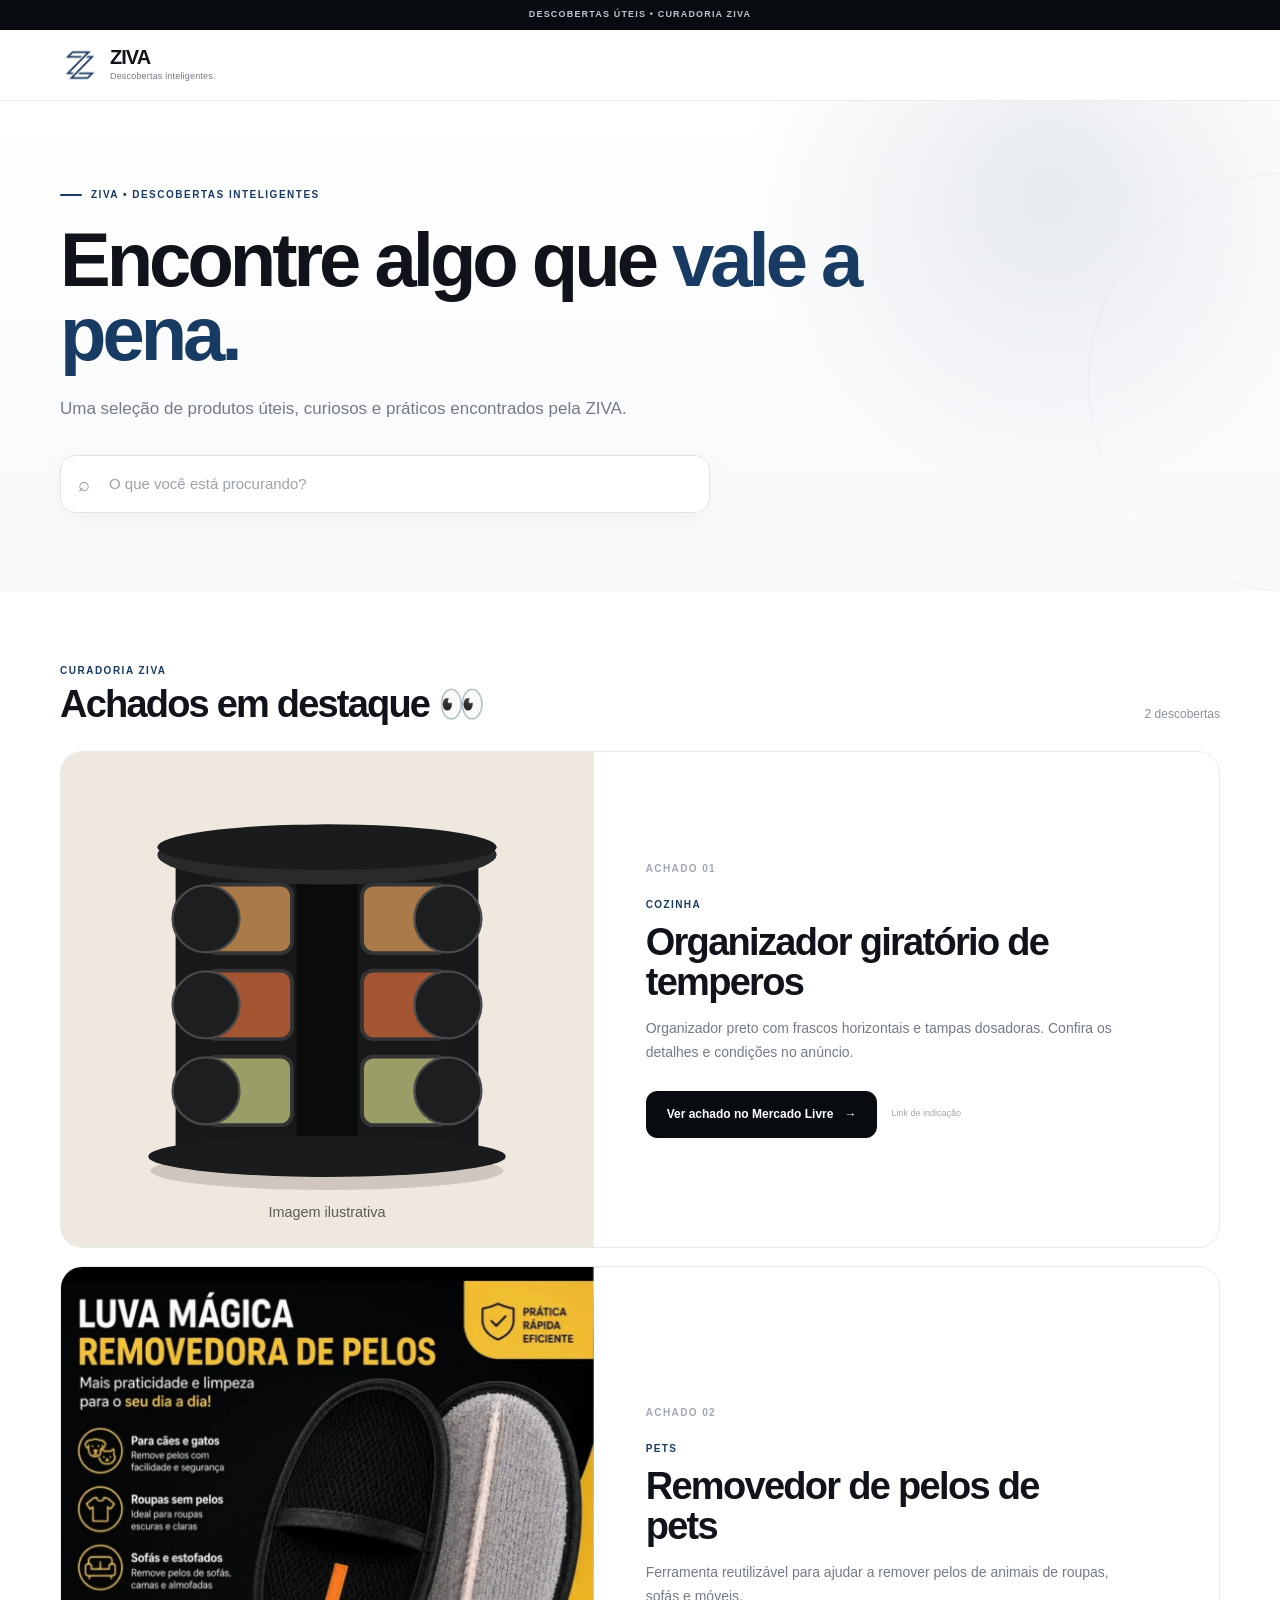
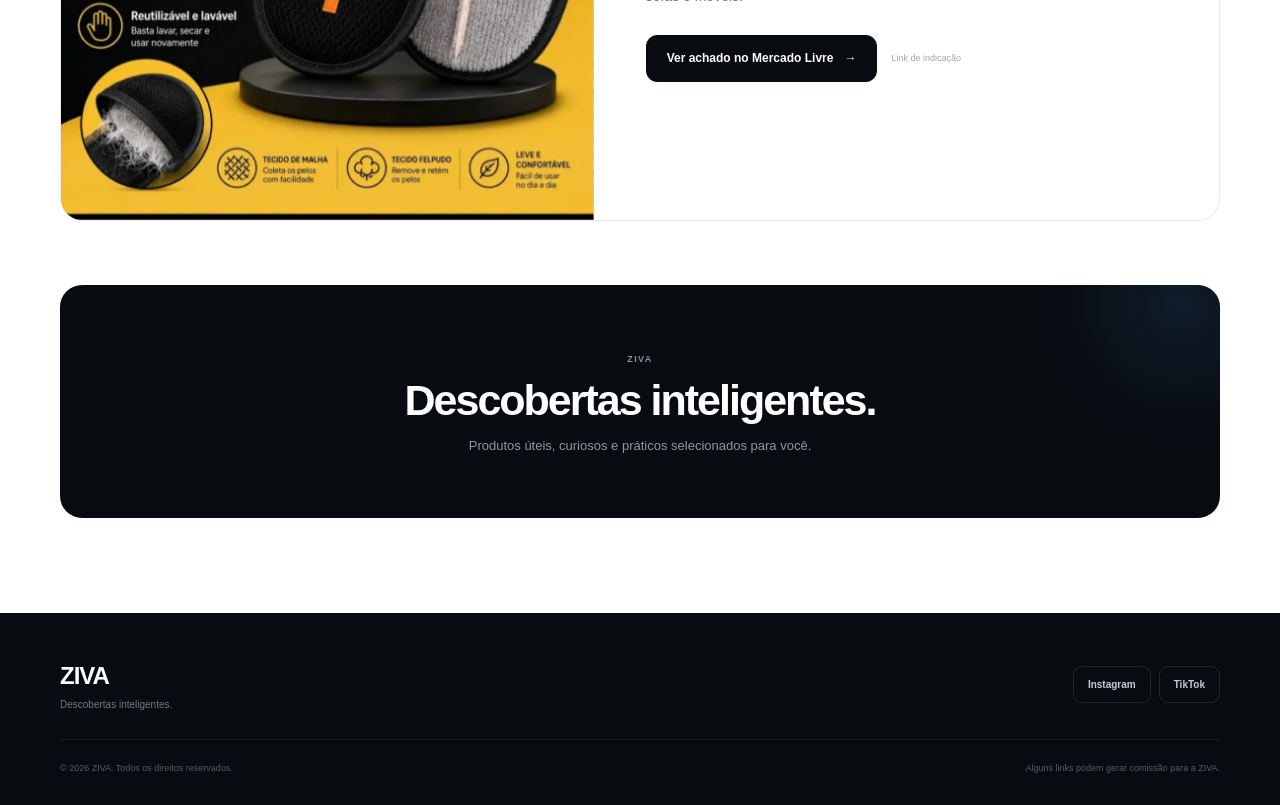
==== commit 11f59f4b: "Reset ZIVA showcase to spice organizer and pet hair remover" ====
--- a/index.html
+++ b/index.html
@@ -18,40 +18,23 @@
 
   <meta name="theme-color" content="#080b10">
 
-  <!-- Logo carregada imediatamente -->
   <link rel="preload" as="image" href="ziva-logo.png">
 
   <style>
-
-    /* =========================================================
-       ZIVA
-       Identidade: branco + preto + azul da marca
-    ========================================================= */
 
     :root {
       --black: #080b10;
       --black-2: #0d1117;
-
       --blue: #183b63;
       --blue-light: #2c5b88;
-
       --white: #ffffff;
       --soft: #f7f8fa;
-
       --text: #10141a;
       --muted: #737b86;
-
       --line: #e7e9ed;
-
       --radius: 22px;
-
       --ease: cubic-bezier(.2,.8,.2,1);
     }
-
-
-    /* =========================================================
-       RESET
-    ========================================================= */
 
     * {
       box-sizing: border-box;
@@ -76,11 +59,8 @@
 
       background: var(--white);
       color: var(--text);
-
       line-height: 1.5;
-
       overflow-x: hidden;
-
       -webkit-font-smoothing: antialiased;
       text-rendering: optimizeLegibility;
     }
@@ -100,163 +80,97 @@
       -webkit-tap-highlight-color: transparent;
     }
 
-
-    /* =========================================================
-       BARRA DE PROGRESSO
-    ========================================================= */
-
     .scroll-progress {
       position: fixed;
-
       top: 0;
       left: 0;
-
       width: 0%;
       height: 2px;
-
       background: var(--blue);
-
       z-index: 999;
-
       transform-origin: left;
-
       pointer-events: none;
     }
-
-
-    /* =========================================================
-       TOPO
-    ========================================================= */
 
     .topbar {
       height: 30px;
-
       display: flex;
       align-items: center;
       justify-content: center;
-
       background: var(--black);
-
       color: #bfc6cf;
-
       font-size: 9px;
-
       font-weight: 700;
-
       letter-spacing: .13em;
-
       text-transform: uppercase;
     }
-
-
-    /* =========================================================
-       HEADER
-    ========================================================= */
 
     header {
       position: sticky;
-
       top: 0;
-
       z-index: 100;
-
       background: rgba(255,255,255,.96);
-
       border-bottom: 1px solid rgba(231,233,237,.85);
     }
 
     .header-inner {
       width: min(1160px, calc(100% - 36px));
-
       height: 70px;
-
       margin: auto;
-
       display: flex;
-
       align-items: center;
-
       justify-content: space-between;
     }
-
-
-    /* LOGO */
 
     .brand {
       display: flex;
-
       align-items: center;
-
       gap: 10px;
     }
 
     .brand-logo {
       width: 40px;
       height: 40px;
-
       border-radius: 10px;
-
       overflow: hidden;
-
       background: white;
-
       flex-shrink: 0;
-
       display: flex;
-
       align-items: center;
-
       justify-content: center;
     }
 
     .brand-logo img {
       width: 100%;
       height: 100%;
-
       object-fit: cover;
     }
 
     .brand-text strong {
       display: block;
-
       font-size: 20px;
-
       line-height: 1;
-
       font-weight: 900;
-
       letter-spacing: -1px;
     }
 
     .brand-text span {
       display: block;
-
       margin-top: 3px;
-
       color: var(--muted);
-
       font-size: 9px;
-
       letter-spacing: .02em;
     }
-
-
-    /* =========================================================
-       HERO
-    ========================================================= */
 
     .hero {
       position: relative;
-
       overflow: hidden;
-
       background:
         radial-gradient(
           circle at 82% 18%,
           rgba(24,59,99,.10),
           transparent 27%
         ),
-
         linear-gradient(
           180deg,
           #ffffff 0%,
@@ -266,87 +180,56 @@
 
     .hero::before {
       content: "";
-
       position: absolute;
-
       width: 420px;
       height: 420px;
-
       border-radius: 50%;
-
       border: 1px solid rgba(24,59,99,.045);
-
       right: -230px;
       top: 70px;
-
       pointer-events: none;
     }
 
     .hero-inner {
       position: relative;
-
       width: min(1160px, calc(100% - 36px));
-
       margin: auto;
-
       padding: 86px 0 78px;
     }
 
     .eyebrow {
       display: flex;
-
       align-items: center;
-
       gap: 9px;
-
       color: var(--blue);
-
       font-size: 10px;
-
       font-weight: 900;
-
       letter-spacing: .15em;
-
       text-transform: uppercase;
-
       margin-bottom: 21px;
-
       opacity: 0;
-
       transform: translateY(10px);
-
       animation:
         intro .65s var(--ease) .05s forwards;
     }
 
     .eyebrow::before {
       content: "";
-
       width: 22px;
       height: 2px;
-
       background: var(--blue);
-
       border-radius: 10px;
     }
 
     .hero h1 {
       max-width: 820px;
-
       font-size: clamp(43px, 7vw, 76px);
-
       line-height: .98;
-
       letter-spacing: -4px;
-
       font-weight: 900;
-
       margin-bottom: 23px;
-
       opacity: 0;
-
       transform: translateY(12px);
-
       animation:
         intro .7s var(--ease) .12s forwards;
     }
@@ -357,83 +240,48 @@
 
     .hero-description {
       max-width: 610px;
-
       color: var(--muted);
-
       font-size: 17px;
-
       line-height: 1.65;
-
       margin-bottom: 32px;
-
       opacity: 0;
-
       transform: translateY(12px);
-
       animation:
         intro .7s var(--ease) .2s forwards;
     }
 
-
-    /* =========================================================
-       PESQUISA
-    ========================================================= */
-
     .search {
       width: min(650px, 100%);
-
       position: relative;
-
       opacity: 0;
-
       transform: translateY(12px);
-
       animation:
         intro .7s var(--ease) .28s forwards;
     }
 
     .search-icon {
       position: absolute;
-
       left: 18px;
-
       top: 50%;
-
       transform: translateY(-50%);
-
       color: #8a919a;
-
       font-size: 20px;
-
       pointer-events: none;
-
       z-index: 2;
     }
 
     .search input {
       width: 100%;
-
       height: 58px;
-
       border: 1px solid #dfe3e8;
-
       border-radius: 15px;
-
       background: rgba(255,255,255,.96);
-
       color: var(--text);
-
-      padding:
-        0 48px
-        0 48px;
-
+      padding: 0 48px;
       outline: none;
-
       font-size: 15px;
-
       box-shadow:
         0 7px 25px rgba(0,0,0,.035);
-
       transition:
         border-color .18s ease,
         box-shadow .18s ease;
@@ -445,142 +293,87 @@
 
     .search input:focus {
       border-color: var(--blue);
-
       box-shadow:
         0 0 0 3px rgba(24,59,99,.07);
     }
 
     .clear-search {
       position: absolute;
-
       right: 11px;
       top: 50%;
-
       width: 34px;
       height: 34px;
-
       transform: translateY(-50%);
-
       display: none;
-
       align-items: center;
       justify-content: center;
-
       border: 0;
-
       border-radius: 50%;
-
       background: #f0f2f4;
-
       color: #707780;
-
       cursor: pointer;
     }
 
     .clear-search:hover {
       background: var(--black);
-
       color: white;
     }
-
-
-    /* =========================================================
-       MAIN
-    ========================================================= */
 
     main {
       width: min(1160px, calc(100% - 36px));
-
       margin: auto;
-
       padding: 72px 0 95px;
     }
 
     .section-header {
       display: flex;
-
       justify-content: space-between;
-
       align-items: flex-end;
-
       gap: 20px;
-
       margin-bottom: 28px;
     }
 
     .section-kicker {
       color: var(--blue);
-
       font-size: 10px;
-
       font-weight: 900;
-
       letter-spacing: .15em;
-
       text-transform: uppercase;
-
       margin-bottom: 7px;
     }
 
     .section-header h2 {
       font-size: clamp(29px, 4vw, 38px);
-
       line-height: 1;
-
       letter-spacing: -1.8px;
-
       font-weight: 900;
     }
 
     .counter {
       color: #8b929b;
-
       font-size: 12px;
-
       white-space: nowrap;
     }
-
-
-    /* =========================================================
-       VITRINE
-    ========================================================= */
 
     .products {
       display: flex;
-
       flex-direction: column;
-
       gap: 18px;
     }
-
-
-    /* CARD */
 
     .product {
       display: grid;
-
       grid-template-columns: 46% 54%;
-
       min-height: 390px;
-
       background: white;
-
       border: 1px solid var(--line);
-
       border-radius: var(--radius);
-
       overflow: hidden;
-
       contain: layout paint;
-
       content-visibility: auto;
-
       contain-intrinsic-size: 390px;
-
       opacity: 0;
-
       transform: translate3d(0,20px,0);
-
       transition:
         opacity .55s var(--ease),
         transform .55s var(--ease),
@@ -590,45 +383,33 @@
 
     .product.visible {
       opacity: 1;
-
       transform: translate3d(0,0,0);
     }
 
     .product:hover {
       border-color: #d8dde3;
-
       box-shadow:
         0 15px 40px rgba(8,11,16,.07);
-
       transform:
         translate3d(0,-3px,0);
     }
 
-
-    /* IMAGEM */
-
     .product-image {
       position: relative;
-
       min-height: 390px;
-
       background:
         radial-gradient(
           circle at center,
           #ffffff,
           #f0f2f5
         );
-
       overflow: hidden;
     }
 
     .product-image::after {
       content: "";
-
       position: absolute;
-
       inset: 0;
-
       background:
         linear-gradient(
           105deg,
@@ -636,13 +417,10 @@
           rgba(255,255,255,.55) 50%,
           transparent 65%
         );
-
       transform:
         translate3d(-120%,0,0);
-
       transition:
         transform .8s var(--ease);
-
       pointer-events: none;
     }
 
@@ -654,15 +432,10 @@
     .product-image img {
       width: 100%;
       height: 100%;
-
       display: block;
-
       object-fit: cover;
-
       transform: translate3d(0,0,0);
-
       backface-visibility: hidden;
-
       transition:
         transform .55s var(--ease);
     }
@@ -671,109 +444,67 @@
       transform: scale(1.018);
     }
 
-
-    /* INFORMAÇÕES */
-
     .product-info {
       display: flex;
-
       flex-direction: column;
-
       justify-content: center;
-
       padding: 52px;
     }
 
     .product-number {
       color: #a2a8b0;
-
       font-size: 10px;
-
       font-weight: 900;
-
       letter-spacing: .14em;
-
       margin-bottom: 21px;
     }
 
     .product-category {
       color: var(--blue);
-
       font-size: 10px;
-
       font-weight: 900;
-
       letter-spacing: .14em;
-
       text-transform: uppercase;
-
       margin-bottom: 11px;
     }
 
     .product-name {
       max-width: 470px;
-
       font-size: clamp(27px, 3vw, 38px);
-
       line-height: 1.04;
-
       letter-spacing: -1.7px;
-
       font-weight: 900;
-
       margin-bottom: 15px;
     }
 
     .product-description {
       max-width: 475px;
-
       color: var(--muted);
-
       font-size: 14px;
-
       line-height: 1.7;
-
       margin-bottom: 26px;
     }
-
-
-    /* BOTÃO */
 
     .product-action {
       display: flex;
-
       align-items: center;
-
       gap: 14px;
-
       flex-wrap: wrap;
     }
 
     .view-button {
       display: inline-flex;
-
       align-items: center;
-
       justify-content: center;
-
       gap: 11px;
-
       min-height: 47px;
-
       padding: 0 20px;
-
       border-radius: 11px;
-
       background: var(--black);
-
       color: white;
-
       border: 1px solid var(--black);
-
       font-size: 12px;
-
       font-weight: 800;
-
       transition:
         transform .18s var(--ease),
         background .18s ease,
@@ -787,11 +518,8 @@
 
     .view-button:hover {
       background: var(--blue);
-
       border-color: var(--blue);
-
       transform: translate3d(0,-2px,0);
-
       box-shadow:
         0 8px 20px rgba(24,59,99,.18);
     }
@@ -803,208 +531,136 @@
 
     .affiliate {
       color: #a1a7af;
-
       font-size: 9px;
     }
-
-
-    /* =========================================================
-       SEM RESULTADO
-    ========================================================= */
 
     .empty {
       display: none;
-
       padding: 65px 20px;
-
       text-align: center;
-
       border: 1px dashed #d8dde3;
-
       border-radius: var(--radius);
-
       background: #fafbfc;
     }
 
     .empty-icon {
       font-size: 28px;
-
       margin-bottom: 10px;
     }
 
     .empty strong {
       display: block;
-
       font-size: 17px;
-
       margin-bottom: 5px;
     }
 
     .empty p {
       color: var(--muted);
-
       font-size: 13px;
     }
-
-
-    /* =========================================================
-       BLOCO FINAL
-    ========================================================= */
 
     .closing {
       position: relative;
-
       overflow: hidden;
-
       margin-top: 65px;
-
       padding: 60px 30px;
-
       border-radius: var(--radius);
-
       background: var(--black);
-
       color: white;
-
       text-align: center;
     }
 
     .closing-glow {
       position: absolute;
-
       width: 280px;
       height: 280px;
-
       border-radius: 50%;
-
       background:
         radial-gradient(
           circle,
           rgba(39,88,132,.22),
           transparent 68%
         );
-
       right: -100px;
       top: -120px;
-
       pointer-events: none;
     }
 
     .closing-content {
       position: relative;
-
       z-index: 2;
     }
 
     .closing small {
       color: #8492a1;
-
       font-size: 9px;
-
       font-weight: 900;
-
       letter-spacing: .16em;
-
       text-transform: uppercase;
     }
 
     .closing h2 {
       font-size: clamp(28px,5vw,43px);
-
       line-height: 1;
-
       letter-spacing: -2px;
-
       margin:
         10px 0 13px;
     }
 
     .closing p {
       max-width: 520px;
-
       margin: auto;
-
       color: #8e97a2;
-
       font-size: 13px;
-
       line-height: 1.7;
     }
-
-
-    /* =========================================================
-       FOOTER
-    ========================================================= */
 
     footer {
       background: var(--black);
-
       color: white;
     }
 
     .footer-inner {
       width: min(1160px, calc(100% - 36px));
-
       margin: auto;
-
       padding: 45px 0 27px;
-
       display: flex;
-
       align-items: center;
-
       justify-content: space-between;
-
       gap: 25px;
-
       border-bottom:
         1px solid rgba(255,255,255,.08);
     }
 
     .footer-logo {
       font-size: 24px;
-
       font-weight: 900;
-
       letter-spacing: -1px;
     }
 
     .footer-tagline {
       color: #727a85;
-
       font-size: 10px;
-
       margin-top: 3px;
     }
 
     .socials {
       display: flex;
-
       gap: 8px;
     }
 
     .social {
       display: flex;
-
       align-items: center;
-
       justify-content: center;
-
       min-height: 37px;
-
       padding: 0 14px;
-
       border:
         1px solid rgba(255,255,255,.11);
-
       border-radius: 9px;
-
       color: #c7ccd2;
-
       font-size: 10px;
-
       font-weight: 700;
-
       transition:
         background .18s ease,
         color .18s ease;
@@ -1012,67 +668,45 @@
 
     .social:hover {
       background: white;
-
       color: var(--black);
     }
 
     .footer-bottom {
       width: min(1160px, calc(100% - 36px));
-
       margin: auto;
-
       padding: 22px 0 30px;
-
       display: flex;
-
       justify-content: space-between;
-
       gap: 20px;
-
       color: #555c65;
-
       font-size: 9px;
     }
-
-
-    /* =========================================================
-       ANIMAÇÃO DE ENTRADA
-    ========================================================= */
 
     @keyframes intro {
 
       from {
         opacity: 0;
-
         transform:
           translate3d(0,12px,0);
       }
 
       to {
         opacity: 1;
-
         transform:
           translate3d(0,0,0);
       }
 
     }
 
-
-    /* =========================================================
-       TABLET
-    ========================================================= */
-
     @media (max-width: 850px) {
 
       .product {
         grid-template-columns: 1fr;
-
         min-height: auto;
       }
 
       .product-image {
         height: 370px;
-
         min-height: 0;
       }
 
@@ -1082,29 +716,21 @@
 
     }
 
-
-    /* =========================================================
-       CELULAR
-    ========================================================= */
-
     @media (max-width: 600px) {
 
       .topbar {
         height: 27px;
-
         font-size: 8px;
       }
 
       .header-inner {
         width: calc(100% - 30px);
-
         height: 64px;
       }
 
       .brand-logo {
         width: 36px;
         height: 36px;
-
         border-radius: 9px;
       }
 
@@ -1116,52 +742,37 @@
         display: none;
       }
 
-
-      /* HERO */
-
       .hero-inner {
         width: calc(100% - 30px);
-
         padding:
           59px 0 50px;
       }
 
       .eyebrow {
         font-size: 9px;
-
         margin-bottom: 18px;
       }
 
       .hero h1 {
         font-size: 45px;
-
         letter-spacing: -2.8px;
-
         max-width: 500px;
       }
 
       .hero-description {
         font-size: 14px;
-
         line-height: 1.65;
-
         margin-bottom: 27px;
       }
 
       .search input {
         height: 55px;
-
         border-radius: 14px;
-
         font-size: 14px;
       }
-
-
-      /* MAIN */
 
       main {
         width: calc(100% - 30px);
-
         padding:
           54px 0 70px;
       }
@@ -1172,16 +783,12 @@
 
       .section-header h2 {
         font-size: 29px;
-
         letter-spacing: -1.4px;
       }
 
       .counter {
         font-size: 10px;
       }
-
-
-      /* PRODUTO */
 
       .products {
         gap: 15px;
@@ -1210,15 +817,12 @@
 
       .product-name {
         font-size: 28px;
-
         letter-spacing: -1.25px;
       }
 
       .product-description {
         font-size: 13px;
-
         line-height: 1.65;
-
         margin-bottom: 21px;
       }
 
@@ -1228,36 +832,24 @@
 
       .view-button {
         width: 100%;
-
         min-height: 48px;
       }
 
       .affiliate {
         margin-top: 9px;
-
         text-align: center;
       }
-
-
-      /* FINAL */
 
       .closing {
         margin-top: 50px;
-
         padding: 46px 22px;
       }
-
-
-      /* FOOTER */
 
       .footer-inner {
         width: calc(100% - 30px);
-
         padding:
           38px 0 25px;
-
         align-items: flex-start;
-
         flex-direction: column;
       }
 
@@ -1271,20 +863,12 @@
 
       .footer-bottom {
         width: calc(100% - 30px);
-
         flex-direction: column;
-
         gap: 7px;
-
         padding-bottom: 28px;
       }
 
     }
-
-
-    /* =========================================================
-       ACESSIBILIDADE / ECONOMIA DE MOVIMENTO
-    ========================================================= */
 
     @media (prefers-reduced-motion: reduce) {
 
@@ -1296,7 +880,6 @@
       *::before,
       *::after {
         animation: none !important;
-
         transition: none !important;
       }
 
@@ -1306,26 +889,16 @@
 
 </head>
 
-
 <body>
-
-
-  <!-- PROGRESSO DA PÁGINA -->
 
   <div
     class="scroll-progress"
     id="scrollProgress"
   ></div>
 
-
-  <!-- TOPO -->
-
   <div class="topbar">
     Descobertas úteis • Curadoria ZIVA
   </div>
-
-
-  <!-- HEADER -->
 
   <header>
 
@@ -1366,9 +939,6 @@
 
   </header>
 
-
-  <!-- HERO -->
-
   <section
     class="hero"
     id="inicio"
@@ -1389,9 +959,6 @@
         Uma seleção de produtos úteis, curiosos e práticos
         encontrados pela ZIVA.
       </p>
-
-
-      <!-- PESQUISA -->
 
       <div class="search">
 
@@ -1423,9 +990,6 @@
 
   </section>
 
-
-  <!-- CONTEÚDO -->
-
   <main>
 
     <section>
@@ -1448,22 +1012,16 @@
           class="counter"
           id="productCount"
         >
-          3 descobertas
+          2 descobertas
         </div>
 
       </div>
-
-
-      <!-- PRODUTOS -->
 
       <div
         class="products"
         id="productsContainer"
       ></div>
 
-
-      <!-- NENHUM RESULTADO -->
-
       <div
         class="empty"
         id="emptyMessage"
@@ -1483,9 +1041,6 @@
 
       </div>
 
-
-      <!-- FINAL -->
-
       <div class="closing">
 
         <div class="closing-glow"></div>
@@ -1513,9 +1068,6 @@
 
   </main>
 
-
-  <!-- FOOTER -->
-
   <footer>
 
     <div class="footer-inner">
@@ -1531,7 +1083,6 @@
         </div>
 
       </div>
-
 
       <div class="socials">
 
@@ -1557,7 +1108,6 @@
 
     </div>
 
-
     <div class="footer-bottom">
 
       <div>
@@ -1572,69 +1122,24 @@
 
   </footer>
 
-
   <script>
 
-
-    /* =========================================================
-       PRODUTOS
-    ========================================================= */
-
     const produtos = [
-
       {
-        nome: "Papa-bolinhas elétrico",
-
-        categoria: "Roupas",
-
-        descricao:
-          "Uma solução prática para ajudar a remover aquelas bolinhas que aparecem nas roupas e deixar os tecidos com uma aparência mais cuidada.",
-
-        imagem:
-          "Screenshot_20260923_000801_Mercado Libre.jpg",
-
-        link:
-          "https://meli.la/2brXpX5"
+        nome: "Organizador giratório de temperos",
+        categoria: "Cozinha",
+        descricao: "Organizador preto com frascos horizontais e tampas dosadoras. Confira os detalhes e condições no anúncio.",
+        imagem: "organizador-temperos.svg",
+        link: "https://meli.la/2SotgFz"
       },
-
-
       {
         nome: "Removedor de pelos de pets",
-
         categoria: "Pets",
-
-        descricao:
-          "Uma ferramenta prática para ajudar na remoção de pelos de cães e gatos de diferentes superfícies, como roupas, sofás e móveis.",
-
-        imagem:
-          "Screenshot_20260923_000828_Mercado Libre.jpg",
-
-        link:
-          "https://meli.la/26FpfBk"
-      },
-
-
-      {
-        nome: "Mini selador",
-
-        categoria: "Cozinha",
-
-        descricao:
-          "Compacto e fácil de usar, ajuda a fechar embalagens abertas e manter produtos protegidos no dia a dia.",
-
-        imagem:
-          "Screenshot_20260923_000843_Mercado Libre.jpg",
-
-        link:
-          "https://meli.la/32LYVWg"
-      }
-
+        descricao: "Ferramenta reutilizável para ajudar a remover pelos de animais de roupas, sofás e móveis.",
+        imagem: "Screenshot_20260923_000801_Mercado Libre.jpg",
+        link: "https://meli.la/26FpfBk"
+      }
     ];
-
-
-    /* =========================================================
-       ELEMENTOS
-    ========================================================= */
 
     const container =
       document.getElementById(
@@ -1665,11 +1170,6 @@
       document.getElementById(
         "scrollProgress"
       );
-
-
-    /* =========================================================
-       CARD
-    ========================================================= */
 
     function criarCard(
       produto,
@@ -1691,7 +1191,6 @@
 
           </div>
 
-
           <div class="product-info">
 
             <div class="product-number">
@@ -1709,7 +1208,6 @@
             <p class="product-description">
               ${produto.descricao}
             </p>
-
 
             <div class="product-action">
 
@@ -1742,11 +1240,6 @@
 
     }
 
-
-    /* =========================================================
-       RENDER
-    ========================================================= */
-
     function renderProducts() {
 
       const termo =
@@ -1754,7 +1247,6 @@
           .toLowerCase()
           .trim();
 
-
       const resultados =
         produtos.filter(
           produto =>
@@ -1776,25 +1268,16 @@
               .includes(termo)
         );
 
-
-      /* CONTADOR */
-
       count.textContent =
         resultados.length === 1
           ? "1 descoberta"
           : `${resultados.length} descobertas`;
 
-
-      /* LIMPAR */
-
       clearButton.style.display =
         termo
           ? "flex"
           : "none";
 
-
-      /* VAZIO */
-
       if (!resultados.length) {
 
         container.innerHTML = "";
@@ -1805,26 +1288,16 @@
 
       }
 
-
       empty.style.display = "none";
-
-
-      /* PRODUTOS */
 
       container.innerHTML =
         resultados
           .map(criarCard)
           .join("");
 
-
       ativarAnimacoes();
 
     }
-
-
-    /* =========================================================
-       ANIMAÇÃO DOS CARDS
-    ========================================================= */
 
     function ativarAnimacoes() {
 
@@ -1833,7 +1306,6 @@
           ".product"
         );
 
-
       if (
         !("IntersectionObserver" in window)
       ) {
@@ -1847,7 +1319,6 @@
 
       }
 
-
       const observer =
         new IntersectionObserver(
 
@@ -1884,7 +1355,6 @@
 
         );
 
-
       cards.forEach(
         (card,index) => {
 
@@ -1898,11 +1368,6 @@
 
     }
 
-
-    /* =========================================================
-       LIMPAR PESQUISA
-    ========================================================= */
-
     function clearSearch() {
 
       search.value = "";
@@ -1913,13 +1378,7 @@
 
     }
 
-
-    /* =========================================================
-       PROGRESSO DA PÁGINA
-    ========================================================= */
-
     let ticking = false;
-
 
     function updateProgress() {
 
@@ -1931,20 +1390,17 @@
           .scrollHeight
         - window.innerHeight;
 
-
       const percentage =
         documentHeight > 0
           ? (scrollTop / documentHeight) * 100
           : 0;
 
-
       progress.style.width =
         `${percentage}%`;
 
       ticking = false;
 
     }
-
 
     window.addEventListener(
       "scroll",
@@ -1969,11 +1425,6 @@
 
     );
 
-
-    /* =========================================================
-       ESC
-    ========================================================= */
-
     search.addEventListener(
       "keydown",
 
@@ -1991,11 +1442,6 @@
 
     );
 
-
-    /* =========================================================
-       ERRO DE IMAGEM
-    ========================================================= */
-
     document.addEventListener(
       "error",
 
@@ -2015,15 +1461,9 @@
 
     );
 
-
-    /* =========================================================
-       INÍCIO
-    ========================================================= */
-
     renderProducts();
 
   </script>
 
-
 </body>
-          </html>
+  </html>
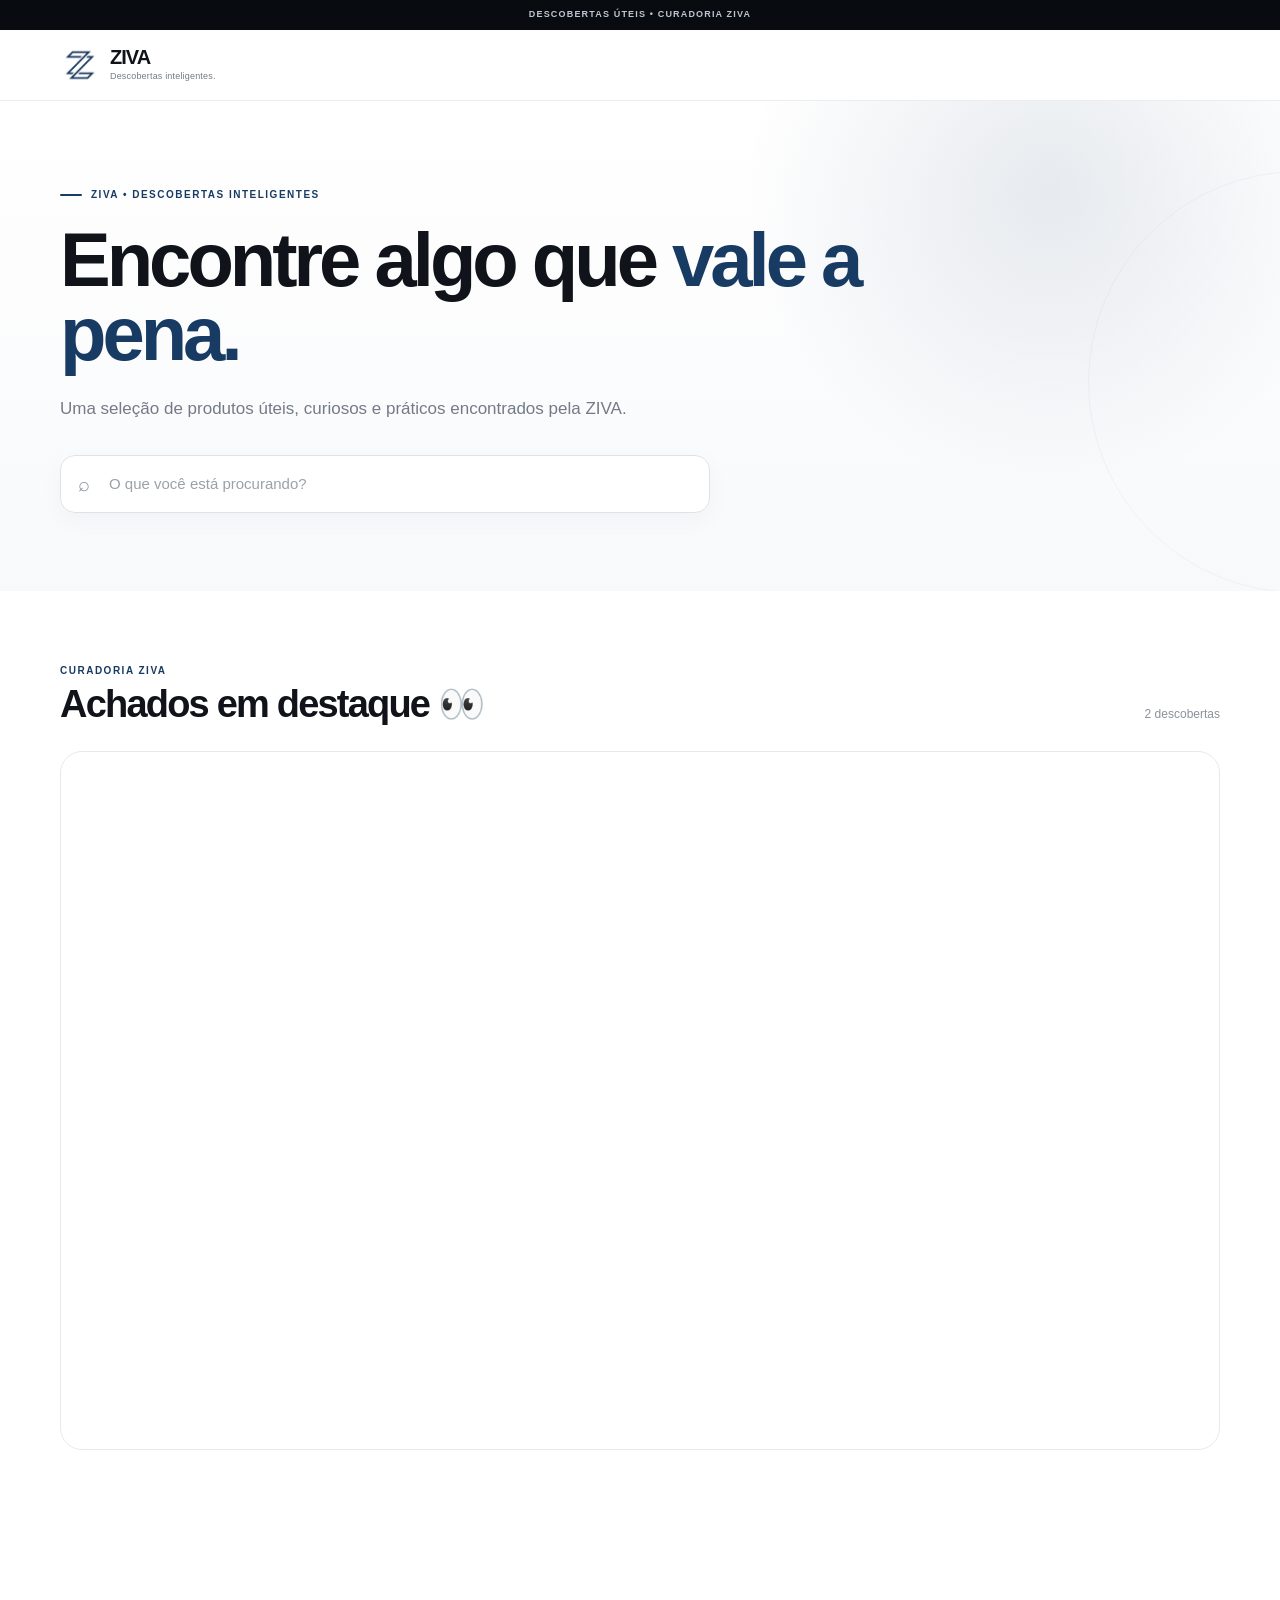
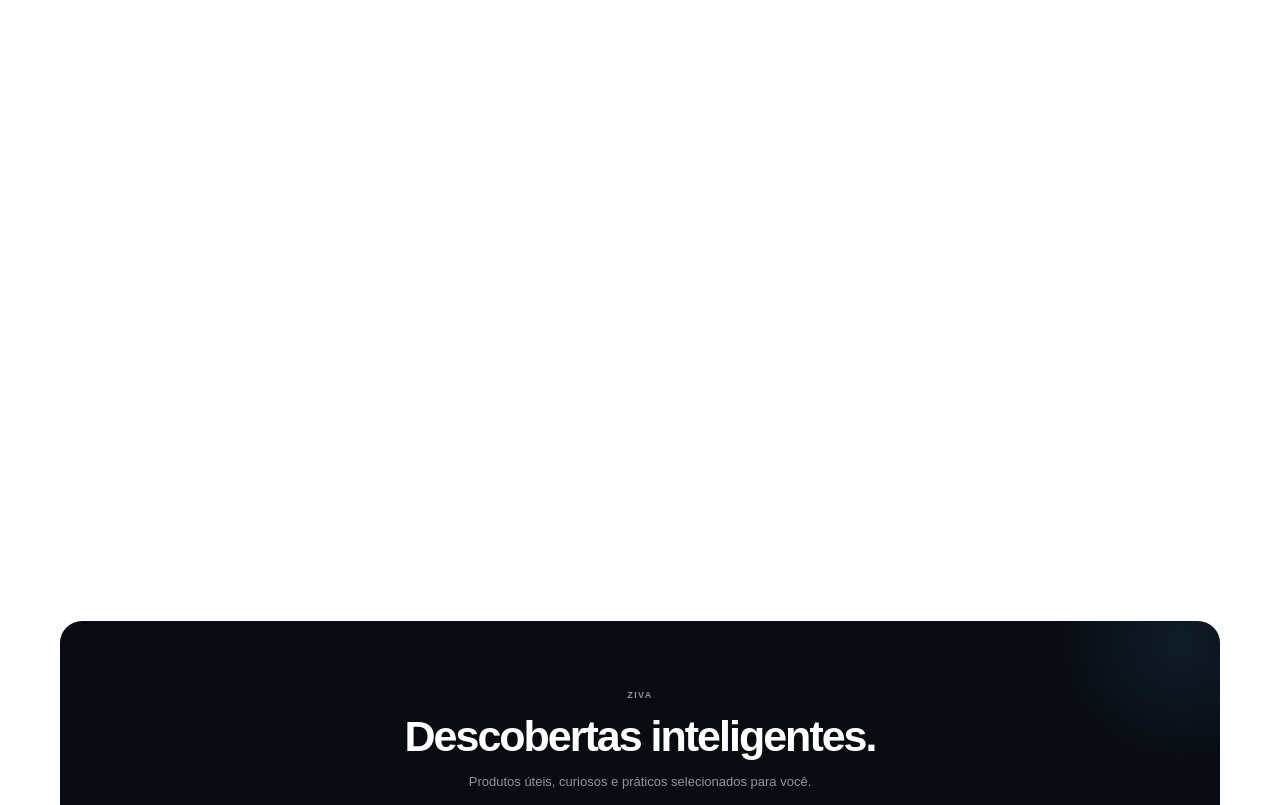
==== commit 661ec2db: "Harden ZIVA with restrictive content security policy and local assets" ====
--- a/index.html
+++ b/index.html
@@ -17,875 +17,11 @@
   >
 
   <meta name="theme-color" content="#080b10">
+  <meta http-equiv="Content-Security-Policy" content="default-src 'none'; base-uri 'none'; form-action 'none'; object-src 'none'; frame-src 'none'; connect-src 'none'; img-src 'self' data:; style-src 'self'; script-src 'self'; font-src 'self'; upgrade-insecure-requests">
 
   <link rel="preload" as="image" href="ziva-logo.png">
 
-  <style>
-
-    :root {
-      --black: #080b10;
-      --black-2: #0d1117;
-      --blue: #183b63;
-      --blue-light: #2c5b88;
-      --white: #ffffff;
-      --soft: #f7f8fa;
-      --text: #10141a;
-      --muted: #737b86;
-      --line: #e7e9ed;
-      --radius: 22px;
-      --ease: cubic-bezier(.2,.8,.2,1);
-    }
-
-    * {
-      box-sizing: border-box;
-      margin: 0;
-      padding: 0;
-    }
-
-    html {
-      scroll-behavior: smooth;
-      background: var(--white);
-    }
-
-    body {
-      font-family:
-        Inter,
-        -apple-system,
-        BlinkMacSystemFont,
-        "Segoe UI",
-        Roboto,
-        Arial,
-        sans-serif;
-
-      background: var(--white);
-      color: var(--text);
-      line-height: 1.5;
-      overflow-x: hidden;
-      -webkit-font-smoothing: antialiased;
-      text-rendering: optimizeLegibility;
-    }
-
-    button,
-    input {
-      font: inherit;
-    }
-
-    button {
-      -webkit-tap-highlight-color: transparent;
-    }
-
-    a {
-      color: inherit;
-      text-decoration: none;
-      -webkit-tap-highlight-color: transparent;
-    }
-
-    .scroll-progress {
-      position: fixed;
-      top: 0;
-      left: 0;
-      width: 0%;
-      height: 2px;
-      background: var(--blue);
-      z-index: 999;
-      transform-origin: left;
-      pointer-events: none;
-    }
-
-    .topbar {
-      height: 30px;
-      display: flex;
-      align-items: center;
-      justify-content: center;
-      background: var(--black);
-      color: #bfc6cf;
-      font-size: 9px;
-      font-weight: 700;
-      letter-spacing: .13em;
-      text-transform: uppercase;
-    }
-
-    header {
-      position: sticky;
-      top: 0;
-      z-index: 100;
-      background: rgba(255,255,255,.96);
-      border-bottom: 1px solid rgba(231,233,237,.85);
-    }
-
-    .header-inner {
-      width: min(1160px, calc(100% - 36px));
-      height: 70px;
-      margin: auto;
-      display: flex;
-      align-items: center;
-      justify-content: space-between;
-    }
-
-    .brand {
-      display: flex;
-      align-items: center;
-      gap: 10px;
-    }
-
-    .brand-logo {
-      width: 40px;
-      height: 40px;
-      border-radius: 10px;
-      overflow: hidden;
-      background: white;
-      flex-shrink: 0;
-      display: flex;
-      align-items: center;
-      justify-content: center;
-    }
-
-    .brand-logo img {
-      width: 100%;
-      height: 100%;
-      object-fit: cover;
-    }
-
-    .brand-text strong {
-      display: block;
-      font-size: 20px;
-      line-height: 1;
-      font-weight: 900;
-      letter-spacing: -1px;
-    }
-
-    .brand-text span {
-      display: block;
-      margin-top: 3px;
-      color: var(--muted);
-      font-size: 9px;
-      letter-spacing: .02em;
-    }
-
-    .hero {
-      position: relative;
-      overflow: hidden;
-      background:
-        radial-gradient(
-          circle at 82% 18%,
-          rgba(24,59,99,.10),
-          transparent 27%
-        ),
-        linear-gradient(
-          180deg,
-          #ffffff 0%,
-          #f8f9fb 100%
-        );
-    }
-
-    .hero::before {
-      content: "";
-      position: absolute;
-      width: 420px;
-      height: 420px;
-      border-radius: 50%;
-      border: 1px solid rgba(24,59,99,.045);
-      right: -230px;
-      top: 70px;
-      pointer-events: none;
-    }
-
-    .hero-inner {
-      position: relative;
-      width: min(1160px, calc(100% - 36px));
-      margin: auto;
-      padding: 86px 0 78px;
-    }
-
-    .eyebrow {
-      display: flex;
-      align-items: center;
-      gap: 9px;
-      color: var(--blue);
-      font-size: 10px;
-      font-weight: 900;
-      letter-spacing: .15em;
-      text-transform: uppercase;
-      margin-bottom: 21px;
-      opacity: 0;
-      transform: translateY(10px);
-      animation:
-        intro .65s var(--ease) .05s forwards;
-    }
-
-    .eyebrow::before {
-      content: "";
-      width: 22px;
-      height: 2px;
-      background: var(--blue);
-      border-radius: 10px;
-    }
-
-    .hero h1 {
-      max-width: 820px;
-      font-size: clamp(43px, 7vw, 76px);
-      line-height: .98;
-      letter-spacing: -4px;
-      font-weight: 900;
-      margin-bottom: 23px;
-      opacity: 0;
-      transform: translateY(12px);
-      animation:
-        intro .7s var(--ease) .12s forwards;
-    }
-
-    .hero h1 span {
-      color: var(--blue);
-    }
-
-    .hero-description {
-      max-width: 610px;
-      color: var(--muted);
-      font-size: 17px;
-      line-height: 1.65;
-      margin-bottom: 32px;
-      opacity: 0;
-      transform: translateY(12px);
-      animation:
-        intro .7s var(--ease) .2s forwards;
-    }
-
-    .search {
-      width: min(650px, 100%);
-      position: relative;
-      opacity: 0;
-      transform: translateY(12px);
-      animation:
-        intro .7s var(--ease) .28s forwards;
-    }
-
-    .search-icon {
-      position: absolute;
-      left: 18px;
-      top: 50%;
-      transform: translateY(-50%);
-      color: #8a919a;
-      font-size: 20px;
-      pointer-events: none;
-      z-index: 2;
-    }
-
-    .search input {
-      width: 100%;
-      height: 58px;
-      border: 1px solid #dfe3e8;
-      border-radius: 15px;
-      background: rgba(255,255,255,.96);
-      color: var(--text);
-      padding: 0 48px;
-      outline: none;
-      font-size: 15px;
-      box-shadow:
-        0 7px 25px rgba(0,0,0,.035);
-      transition:
-        border-color .18s ease,
-        box-shadow .18s ease;
-    }
-
-    .search input::placeholder {
-      color: #9ba1a9;
-    }
-
-    .search input:focus {
-      border-color: var(--blue);
-      box-shadow:
-        0 0 0 3px rgba(24,59,99,.07);
-    }
-
-    .clear-search {
-      position: absolute;
-      right: 11px;
-      top: 50%;
-      width: 34px;
-      height: 34px;
-      transform: translateY(-50%);
-      display: none;
-      align-items: center;
-      justify-content: center;
-      border: 0;
-      border-radius: 50%;
-      background: #f0f2f4;
-      color: #707780;
-      cursor: pointer;
-    }
-
-    .clear-search:hover {
-      background: var(--black);
-      color: white;
-    }
-
-    main {
-      width: min(1160px, calc(100% - 36px));
-      margin: auto;
-      padding: 72px 0 95px;
-    }
-
-    .section-header {
-      display: flex;
-      justify-content: space-between;
-      align-items: flex-end;
-      gap: 20px;
-      margin-bottom: 28px;
-    }
-
-    .section-kicker {
-      color: var(--blue);
-      font-size: 10px;
-      font-weight: 900;
-      letter-spacing: .15em;
-      text-transform: uppercase;
-      margin-bottom: 7px;
-    }
-
-    .section-header h2 {
-      font-size: clamp(29px, 4vw, 38px);
-      line-height: 1;
-      letter-spacing: -1.8px;
-      font-weight: 900;
-    }
-
-    .counter {
-      color: #8b929b;
-      font-size: 12px;
-      white-space: nowrap;
-    }
-
-    .products {
-      display: flex;
-      flex-direction: column;
-      gap: 18px;
-    }
-
-    .product {
-      display: grid;
-      grid-template-columns: 46% 54%;
-      min-height: 390px;
-      background: white;
-      border: 1px solid var(--line);
-      border-radius: var(--radius);
-      overflow: hidden;
-      contain: layout paint;
-      content-visibility: auto;
-      contain-intrinsic-size: 390px;
-      opacity: 0;
-      transform: translate3d(0,20px,0);
-      transition:
-        opacity .55s var(--ease),
-        transform .55s var(--ease),
-        box-shadow .25s ease,
-        border-color .25s ease;
-    }
-
-    .product.visible {
-      opacity: 1;
-      transform: translate3d(0,0,0);
-    }
-
-    .product:hover {
-      border-color: #d8dde3;
-      box-shadow:
-        0 15px 40px rgba(8,11,16,.07);
-      transform:
-        translate3d(0,-3px,0);
-    }
-
-    .product-image {
-      position: relative;
-      min-height: 390px;
-      background:
-        radial-gradient(
-          circle at center,
-          #ffffff,
-          #f0f2f5
-        );
-      overflow: hidden;
-    }
-
-    .product-image::after {
-      content: "";
-      position: absolute;
-      inset: 0;
-      background:
-        linear-gradient(
-          105deg,
-          transparent 35%,
-          rgba(255,255,255,.55) 50%,
-          transparent 65%
-        );
-      transform:
-        translate3d(-120%,0,0);
-      transition:
-        transform .8s var(--ease);
-      pointer-events: none;
-    }
-
-    .product:hover .product-image::after {
-      transform:
-        translate3d(120%,0,0);
-    }
-
-    .product-image img {
-      width: 100%;
-      height: 100%;
-      display: block;
-      object-fit: cover;
-      transform: translate3d(0,0,0);
-      backface-visibility: hidden;
-      transition:
-        transform .55s var(--ease);
-    }
-
-    .product:hover .product-image img {
-      transform: scale(1.018);
-    }
-
-    .product-info {
-      display: flex;
-      flex-direction: column;
-      justify-content: center;
-      padding: 52px;
-    }
-
-    .product-number {
-      color: #a2a8b0;
-      font-size: 10px;
-      font-weight: 900;
-      letter-spacing: .14em;
-      margin-bottom: 21px;
-    }
-
-    .product-category {
-      color: var(--blue);
-      font-size: 10px;
-      font-weight: 900;
-      letter-spacing: .14em;
-      text-transform: uppercase;
-      margin-bottom: 11px;
-    }
-
-    .product-name {
-      max-width: 470px;
-      font-size: clamp(27px, 3vw, 38px);
-      line-height: 1.04;
-      letter-spacing: -1.7px;
-      font-weight: 900;
-      margin-bottom: 15px;
-    }
-
-    .product-description {
-      max-width: 475px;
-      color: var(--muted);
-      font-size: 14px;
-      line-height: 1.7;
-      margin-bottom: 26px;
-    }
-
-    .product-action {
-      display: flex;
-      align-items: center;
-      gap: 14px;
-      flex-wrap: wrap;
-    }
-
-    .view-button {
-      display: inline-flex;
-      align-items: center;
-      justify-content: center;
-      gap: 11px;
-      min-height: 47px;
-      padding: 0 20px;
-      border-radius: 11px;
-      background: var(--black);
-      color: white;
-      border: 1px solid var(--black);
-      font-size: 12px;
-      font-weight: 800;
-      transition:
-        transform .18s var(--ease),
-        background .18s ease,
-        box-shadow .18s ease;
-    }
-
-    .view-button span {
-      transition:
-        transform .18s var(--ease);
-    }
-
-    .view-button:hover {
-      background: var(--blue);
-      border-color: var(--blue);
-      transform: translate3d(0,-2px,0);
-      box-shadow:
-        0 8px 20px rgba(24,59,99,.18);
-    }
-
-    .view-button:hover span {
-      transform:
-        translate3d(4px,0,0);
-    }
-
-    .affiliate {
-      color: #a1a7af;
-      font-size: 9px;
-    }
-
-    .empty {
-      display: none;
-      padding: 65px 20px;
-      text-align: center;
-      border: 1px dashed #d8dde3;
-      border-radius: var(--radius);
-      background: #fafbfc;
-    }
-
-    .empty-icon {
-      font-size: 28px;
-      margin-bottom: 10px;
-    }
-
-    .empty strong {
-      display: block;
-      font-size: 17px;
-      margin-bottom: 5px;
-    }
-
-    .empty p {
-      color: var(--muted);
-      font-size: 13px;
-    }
-
-    .closing {
-      position: relative;
-      overflow: hidden;
-      margin-top: 65px;
-      padding: 60px 30px;
-      border-radius: var(--radius);
-      background: var(--black);
-      color: white;
-      text-align: center;
-    }
-
-    .closing-glow {
-      position: absolute;
-      width: 280px;
-      height: 280px;
-      border-radius: 50%;
-      background:
-        radial-gradient(
-          circle,
-          rgba(39,88,132,.22),
-          transparent 68%
-        );
-      right: -100px;
-      top: -120px;
-      pointer-events: none;
-    }
-
-    .closing-content {
-      position: relative;
-      z-index: 2;
-    }
-
-    .closing small {
-      color: #8492a1;
-      font-size: 9px;
-      font-weight: 900;
-      letter-spacing: .16em;
-      text-transform: uppercase;
-    }
-
-    .closing h2 {
-      font-size: clamp(28px,5vw,43px);
-      line-height: 1;
-      letter-spacing: -2px;
-      margin:
-        10px 0 13px;
-    }
-
-    .closing p {
-      max-width: 520px;
-      margin: auto;
-      color: #8e97a2;
-      font-size: 13px;
-      line-height: 1.7;
-    }
-
-    footer {
-      background: var(--black);
-      color: white;
-    }
-
-    .footer-inner {
-      width: min(1160px, calc(100% - 36px));
-      margin: auto;
-      padding: 45px 0 27px;
-      display: flex;
-      align-items: center;
-      justify-content: space-between;
-      gap: 25px;
-      border-bottom:
-        1px solid rgba(255,255,255,.08);
-    }
-
-    .footer-logo {
-      font-size: 24px;
-      font-weight: 900;
-      letter-spacing: -1px;
-    }
-
-    .footer-tagline {
-      color: #727a85;
-      font-size: 10px;
-      margin-top: 3px;
-    }
-
-    .socials {
-      display: flex;
-      gap: 8px;
-    }
-
-    .social {
-      display: flex;
-      align-items: center;
-      justify-content: center;
-      min-height: 37px;
-      padding: 0 14px;
-      border:
-        1px solid rgba(255,255,255,.11);
-      border-radius: 9px;
-      color: #c7ccd2;
-      font-size: 10px;
-      font-weight: 700;
-      transition:
-        background .18s ease,
-        color .18s ease;
-    }
-
-    .social:hover {
-      background: white;
-      color: var(--black);
-    }
-
-    .footer-bottom {
-      width: min(1160px, calc(100% - 36px));
-      margin: auto;
-      padding: 22px 0 30px;
-      display: flex;
-      justify-content: space-between;
-      gap: 20px;
-      color: #555c65;
-      font-size: 9px;
-    }
-
-    @keyframes intro {
-
-      from {
-        opacity: 0;
-        transform:
-          translate3d(0,12px,0);
-      }
-
-      to {
-        opacity: 1;
-        transform:
-          translate3d(0,0,0);
-      }
-
-    }
-
-    @media (max-width: 850px) {
-
-      .product {
-        grid-template-columns: 1fr;
-        min-height: auto;
-      }
-
-      .product-image {
-        height: 370px;
-        min-height: 0;
-      }
-
-      .product-info {
-        padding: 38px;
-      }
-
-    }
-
-    @media (max-width: 600px) {
-
-      .topbar {
-        height: 27px;
-        font-size: 8px;
-      }
-
-      .header-inner {
-        width: calc(100% - 30px);
-        height: 64px;
-      }
-
-      .brand-logo {
-        width: 36px;
-        height: 36px;
-        border-radius: 9px;
-      }
-
-      .brand-text strong {
-        font-size: 18px;
-      }
-
-      .brand-text span {
-        display: none;
-      }
-
-      .hero-inner {
-        width: calc(100% - 30px);
-        padding:
-          59px 0 50px;
-      }
-
-      .eyebrow {
-        font-size: 9px;
-        margin-bottom: 18px;
-      }
-
-      .hero h1 {
-        font-size: 45px;
-        letter-spacing: -2.8px;
-        max-width: 500px;
-      }
-
-      .hero-description {
-        font-size: 14px;
-        line-height: 1.65;
-        margin-bottom: 27px;
-      }
-
-      .search input {
-        height: 55px;
-        border-radius: 14px;
-        font-size: 14px;
-      }
-
-      main {
-        width: calc(100% - 30px);
-        padding:
-          54px 0 70px;
-      }
-
-      .section-header {
-        margin-bottom: 21px;
-      }
-
-      .section-header h2 {
-        font-size: 29px;
-        letter-spacing: -1.4px;
-      }
-
-      .counter {
-        font-size: 10px;
-      }
-
-      .products {
-        gap: 15px;
-      }
-
-      .product {
-        border-radius: 19px;
-      }
-
-      .product-image {
-        height: 285px;
-      }
-
-      .product-info {
-        padding:
-          27px 23px 29px;
-      }
-
-      .product-number {
-        margin-bottom: 15px;
-      }
-
-      .product-category {
-        font-size: 9px;
-      }
-
-      .product-name {
-        font-size: 28px;
-        letter-spacing: -1.25px;
-      }
-
-      .product-description {
-        font-size: 13px;
-        line-height: 1.65;
-        margin-bottom: 21px;
-      }
-
-      .product-action {
-        display: block;
-      }
-
-      .view-button {
-        width: 100%;
-        min-height: 48px;
-      }
-
-      .affiliate {
-        margin-top: 9px;
-        text-align: center;
-      }
-
-      .closing {
-        margin-top: 50px;
-        padding: 46px 22px;
-      }
-
-      .footer-inner {
-        width: calc(100% - 30px);
-        padding:
-          38px 0 25px;
-        align-items: flex-start;
-        flex-direction: column;
-      }
-
-      .socials {
-        width: 100%;
-      }
-
-      .social {
-        flex: 1;
-      }
-
-      .footer-bottom {
-        width: calc(100% - 30px);
-        flex-direction: column;
-        gap: 7px;
-        padding-bottom: 28px;
-      }
-
-    }
-
-    @media (prefers-reduced-motion: reduce) {
-
-      html {
-        scroll-behavior: auto;
-      }
-
-      *,
-      *::before,
-      *::after {
-        animation: none !important;
-        transition: none !important;
-      }
-
-    }
-
-  </style>
+  <link rel="stylesheet" href="ziva.css">
 
 </head>
 
@@ -971,14 +107,14 @@
           type="search"
           placeholder="O que você está procurando?"
           autocomplete="off"
-          oninput="renderProducts()"
+
         >
 
         <button
           id="clearSearch"
           class="clear-search"
           type="button"
-          onclick="clearSearch()"
+
           aria-label="Limpar pesquisa"
         >
           ×
@@ -1122,348 +258,7 @@
 
   </footer>
 
-  <script>
-
-    const produtos = [
-      {
-        nome: "Organizador giratório de temperos",
-        categoria: "Cozinha",
-        descricao: "Organizador preto com frascos horizontais e tampas dosadoras. Confira os detalhes e condições no anúncio.",
-        imagem: "organizador-temperos.svg",
-        link: "https://meli.la/2SotgFz"
-      },
-      {
-        nome: "Removedor de pelos de pets",
-        categoria: "Pets",
-        descricao: "Ferramenta reutilizável para ajudar a remover pelos de animais de roupas, sofás e móveis.",
-        imagem: "Screenshot_20260923_000801_Mercado Libre.jpg",
-        link: "https://meli.la/26FpfBk"
-      }
-    ];
-
-    const container =
-      document.getElementById(
-        "productsContainer"
-      );
-
-    const search =
-      document.getElementById(
-        "searchInput"
-      );
-
-    const clearButton =
-      document.getElementById(
-        "clearSearch"
-      );
-
-    const empty =
-      document.getElementById(
-        "emptyMessage"
-      );
-
-    const count =
-      document.getElementById(
-        "productCount"
-      );
-
-    const progress =
-      document.getElementById(
-        "scrollProgress"
-      );
-
-    function criarCard(
-      produto,
-      index
-    ) {
-
-      return `
-
-        <article class="product">
-
-          <div class="product-image">
-
-            <img
-              src="${produto.imagem}"
-              alt="${produto.nome}"
-              ${index === 0 ? "fetchpriority='high'" : "loading='lazy'"}
-              decoding="async"
-            >
-
-          </div>
-
-          <div class="product-info">
-
-            <div class="product-number">
-              ACHADO ${String(index + 1).padStart(2,"0")}
-            </div>
-
-            <div class="product-category">
-              ${produto.categoria}
-            </div>
-
-            <h3 class="product-name">
-              ${produto.nome}
-            </h3>
-
-            <p class="product-description">
-              ${produto.descricao}
-            </p>
-
-            <div class="product-action">
-
-              <a
-                class="view-button"
-                href="${produto.link}"
-                target="_blank"
-                rel="nofollow sponsored noopener"
-              >
-
-                Ver achado no Mercado Livre
-
-                <span>
-                  →
-                </span>
-
-              </a>
-
-              <div class="affiliate">
-                Link de indicação
-              </div>
-
-            </div>
-
-          </div>
-
-        </article>
-
-      `;
-
-    }
-
-    function renderProducts() {
-
-      const termo =
-        search.value
-          .toLowerCase()
-          .trim();
-
-      const resultados =
-        produtos.filter(
-          produto =>
-
-            produto.nome
-              .toLowerCase()
-              .includes(termo)
-
-            ||
-
-            produto.categoria
-              .toLowerCase()
-              .includes(termo)
-
-            ||
-
-            produto.descricao
-              .toLowerCase()
-              .includes(termo)
-        );
-
-      count.textContent =
-        resultados.length === 1
-          ? "1 descoberta"
-          : `${resultados.length} descobertas`;
-
-      clearButton.style.display =
-        termo
-          ? "flex"
-          : "none";
-
-      if (!resultados.length) {
-
-        container.innerHTML = "";
-
-        empty.style.display = "block";
-
-        return;
-
-      }
-
-      empty.style.display = "none";
-
-      container.innerHTML =
-        resultados
-          .map(criarCard)
-          .join("");
-
-      ativarAnimacoes();
-
-    }
-
-    function ativarAnimacoes() {
-
-      const cards =
-        document.querySelectorAll(
-          ".product"
-        );
-
-      if (
-        !("IntersectionObserver" in window)
-      ) {
-
-        cards.forEach(
-          card =>
-            card.classList.add("visible")
-        );
-
-        return;
-
-      }
-
-      const observer =
-        new IntersectionObserver(
-
-          entries => {
-
-            entries.forEach(
-              entry => {
-
-                if (
-                  entry.isIntersecting
-                ) {
-
-                  entry.target.classList.add(
-                    "visible"
-                  );
-
-                  observer.unobserve(
-                    entry.target
-                  );
-
-                }
-
-              }
-            );
-
-          },
-
-          {
-            threshold: .08,
-
-            rootMargin:
-              "0px 0px -30px 0px"
-          }
-
-        );
-
-      cards.forEach(
-        (card,index) => {
-
-          card.style.transitionDelay =
-            `${Math.min(index * 55, 165)}ms`;
-
-          observer.observe(card);
-
-        }
-      );
-
-    }
-
-    function clearSearch() {
-
-      search.value = "";
-
-      renderProducts();
-
-      search.focus();
-
-    }
-
-    let ticking = false;
-
-    function updateProgress() {
-
-      const scrollTop =
-        window.scrollY;
-
-      const documentHeight =
-        document.documentElement
-          .scrollHeight
-        - window.innerHeight;
-
-      const percentage =
-        documentHeight > 0
-          ? (scrollTop / documentHeight) * 100
-          : 0;
-
-      progress.style.width =
-        `${percentage}%`;
-
-      ticking = false;
-
-    }
-
-    window.addEventListener(
-      "scroll",
-
-      () => {
-
-        if (!ticking) {
-
-          window.requestAnimationFrame(
-            updateProgress
-          );
-
-          ticking = true;
-
-        }
-
-      },
-
-      {
-        passive: true
-      }
-
-    );
-
-    search.addEventListener(
-      "keydown",
-
-      event => {
-
-        if (
-          event.key === "Escape"
-        ) {
-
-          clearSearch();
-
-        }
-
-      }
-
-    );
-
-    document.addEventListener(
-      "error",
-
-      event => {
-
-        if (
-          event.target.tagName === "IMG"
-        ) {
-
-          event.target.style.opacity = "0";
-
-        }
-
-      },
-
-      true
-
-    );
-
-    renderProducts();
-
-  </script>
+  <script src="ziva.js" defer></script>
 
 </body>
   </html>
--- a/ziva.css
+++ b/ziva.css
@@ -0,0 +1,862 @@
+:root {
+      --black: #080b10;
+      --black-2: #0d1117;
+      --blue: #183b63;
+      --blue-light: #2c5b88;
+      --white: #ffffff;
+      --soft: #f7f8fa;
+      --text: #10141a;
+      --muted: #737b86;
+      --line: #e7e9ed;
+      --radius: 22px;
+      --ease: cubic-bezier(.2,.8,.2,1);
+    }
+
+    * {
+      box-sizing: border-box;
+      margin: 0;
+      padding: 0;
+    }
+
+    html {
+      scroll-behavior: smooth;
+      background: var(--white);
+    }
+
+    body {
+      font-family:
+        Inter,
+        -apple-system,
+        BlinkMacSystemFont,
+        "Segoe UI",
+        Roboto,
+        Arial,
+        sans-serif;
+
+      background: var(--white);
+      color: var(--text);
+      line-height: 1.5;
+      overflow-x: hidden;
+      -webkit-font-smoothing: antialiased;
+      text-rendering: optimizeLegibility;
+    }
+
+    button,
+    input {
+      font: inherit;
+    }
+
+    button {
+      -webkit-tap-highlight-color: transparent;
+    }
+
+    a {
+      color: inherit;
+      text-decoration: none;
+      -webkit-tap-highlight-color: transparent;
+    }
+
+    .scroll-progress {
+      position: fixed;
+      top: 0;
+      left: 0;
+      width: 0%;
+      height: 2px;
+      background: var(--blue);
+      z-index: 999;
+      transform-origin: left;
+      pointer-events: none;
+    }
+
+    .topbar {
+      height: 30px;
+      display: flex;
+      align-items: center;
+      justify-content: center;
+      background: var(--black);
+      color: #bfc6cf;
+      font-size: 9px;
+      font-weight: 700;
+      letter-spacing: .13em;
+      text-transform: uppercase;
+    }
+
+    header {
+      position: sticky;
+      top: 0;
+      z-index: 100;
+      background: rgba(255,255,255,.96);
+      border-bottom: 1px solid rgba(231,233,237,.85);
+    }
+
+    .header-inner {
+      width: min(1160px, calc(100% - 36px));
+      height: 70px;
+      margin: auto;
+      display: flex;
+      align-items: center;
+      justify-content: space-between;
+    }
+
+    .brand {
+      display: flex;
+      align-items: center;
+      gap: 10px;
+    }
+
+    .brand-logo {
+      width: 40px;
+      height: 40px;
+      border-radius: 10px;
+      overflow: hidden;
+      background: white;
+      flex-shrink: 0;
+      display: flex;
+      align-items: center;
+      justify-content: center;
+    }
+
+    .brand-logo img {
+      width: 100%;
+      height: 100%;
+      object-fit: cover;
+    }
+
+    .brand-text strong {
+      display: block;
+      font-size: 20px;
+      line-height: 1;
+      font-weight: 900;
+      letter-spacing: -1px;
+    }
+
+    .brand-text span {
+      display: block;
+      margin-top: 3px;
+      color: var(--muted);
+      font-size: 9px;
+      letter-spacing: .02em;
+    }
+
+    .hero {
+      position: relative;
+      overflow: hidden;
+      background:
+        radial-gradient(
+          circle at 82% 18%,
+          rgba(24,59,99,.10),
+          transparent 27%
+        ),
+        linear-gradient(
+          180deg,
+          #ffffff 0%,
+          #f8f9fb 100%
+        );
+    }
+
+    .hero::before {
+      content: "";
+      position: absolute;
+      width: 420px;
+      height: 420px;
+      border-radius: 50%;
+      border: 1px solid rgba(24,59,99,.045);
+      right: -230px;
+      top: 70px;
+      pointer-events: none;
+    }
+
+    .hero-inner {
+      position: relative;
+      width: min(1160px, calc(100% - 36px));
+      margin: auto;
+      padding: 86px 0 78px;
+    }
+
+    .eyebrow {
+      display: flex;
+      align-items: center;
+      gap: 9px;
+      color: var(--blue);
+      font-size: 10px;
+      font-weight: 900;
+      letter-spacing: .15em;
+      text-transform: uppercase;
+      margin-bottom: 21px;
+      opacity: 0;
+      transform: translateY(10px);
+      animation:
+        intro .65s var(--ease) .05s forwards;
+    }
+
+    .eyebrow::before {
+      content: "";
+      width: 22px;
+      height: 2px;
+      background: var(--blue);
+      border-radius: 10px;
+    }
+
+    .hero h1 {
+      max-width: 820px;
+      font-size: clamp(43px, 7vw, 76px);
+      line-height: .98;
+      letter-spacing: -4px;
+      font-weight: 900;
+      margin-bottom: 23px;
+      opacity: 0;
+      transform: translateY(12px);
+      animation:
+        intro .7s var(--ease) .12s forwards;
+    }
+
+    .hero h1 span {
+      color: var(--blue);
+    }
+
+    .hero-description {
+      max-width: 610px;
+      color: var(--muted);
+      font-size: 17px;
+      line-height: 1.65;
+      margin-bottom: 32px;
+      opacity: 0;
+      transform: translateY(12px);
+      animation:
+        intro .7s var(--ease) .2s forwards;
+    }
+
+    .search {
+      width: min(650px, 100%);
+      position: relative;
+      opacity: 0;
+      transform: translateY(12px);
+      animation:
+        intro .7s var(--ease) .28s forwards;
+    }
+
+    .search-icon {
+      position: absolute;
+      left: 18px;
+      top: 50%;
+      transform: translateY(-50%);
+      color: #8a919a;
+      font-size: 20px;
+      pointer-events: none;
+      z-index: 2;
+    }
+
+    .search input {
+      width: 100%;
+      height: 58px;
+      border: 1px solid #dfe3e8;
+      border-radius: 15px;
+      background: rgba(255,255,255,.96);
+      color: var(--text);
+      padding: 0 48px;
+      outline: none;
+      font-size: 15px;
+      box-shadow:
+        0 7px 25px rgba(0,0,0,.035);
+      transition:
+        border-color .18s ease,
+        box-shadow .18s ease;
+    }
+
+    .search input::placeholder {
+      color: #9ba1a9;
+    }
+
+    .search input:focus {
+      border-color: var(--blue);
+      box-shadow:
+        0 0 0 3px rgba(24,59,99,.07);
+    }
+
+    .clear-search {
+      position: absolute;
+      right: 11px;
+      top: 50%;
+      width: 34px;
+      height: 34px;
+      transform: translateY(-50%);
+      display: none;
+      align-items: center;
+      justify-content: center;
+      border: 0;
+      border-radius: 50%;
+      background: #f0f2f4;
+      color: #707780;
+      cursor: pointer;
+    }
+
+    .clear-search:hover {
+      background: var(--black);
+      color: white;
+    }
+
+    main {
+      width: min(1160px, calc(100% - 36px));
+      margin: auto;
+      padding: 72px 0 95px;
+    }
+
+    .section-header {
+      display: flex;
+      justify-content: space-between;
+      align-items: flex-end;
+      gap: 20px;
+      margin-bottom: 28px;
+    }
+
+    .section-kicker {
+      color: var(--blue);
+      font-size: 10px;
+      font-weight: 900;
+      letter-spacing: .15em;
+      text-transform: uppercase;
+      margin-bottom: 7px;
+    }
+
+    .section-header h2 {
+      font-size: clamp(29px, 4vw, 38px);
+      line-height: 1;
+      letter-spacing: -1.8px;
+      font-weight: 900;
+    }
+
+    .counter {
+      color: #8b929b;
+      font-size: 12px;
+      white-space: nowrap;
+    }
+
+    .products {
+      display: flex;
+      flex-direction: column;
+      gap: 18px;
+    }
+
+    .product {
+      display: grid;
+      grid-template-columns: 46% 54%;
+      min-height: 390px;
+      background: white;
+      border: 1px solid var(--line);
+      border-radius: var(--radius);
+      overflow: hidden;
+      contain: layout paint;
+      content-visibility: auto;
+      contain-intrinsic-size: 390px;
+      opacity: 0;
+      transform: translate3d(0,20px,0);
+      transition:
+        opacity .55s var(--ease),
+        transform .55s var(--ease),
+        box-shadow .25s ease,
+        border-color .25s ease;
+    }
+
+    .product.visible {
+      opacity: 1;
+      transform: translate3d(0,0,0);
+    }
+
+    .product:hover {
+      border-color: #d8dde3;
+      box-shadow:
+        0 15px 40px rgba(8,11,16,.07);
+      transform:
+        translate3d(0,-3px,0);
+    }
+
+    .product-image {
+      position: relative;
+      min-height: 390px;
+      background:
+        radial-gradient(
+          circle at center,
+          #ffffff,
+          #f0f2f5
+        );
+      overflow: hidden;
+    }
+
+    .product-image::after {
+      content: "";
+      position: absolute;
+      inset: 0;
+      background:
+        linear-gradient(
+          105deg,
+          transparent 35%,
+          rgba(255,255,255,.55) 50%,
+          transparent 65%
+        );
+      transform:
+        translate3d(-120%,0,0);
+      transition:
+        transform .8s var(--ease);
+      pointer-events: none;
+    }
+
+    .product:hover .product-image::after {
+      transform:
+        translate3d(120%,0,0);
+    }
+
+    .product-image img {
+      width: 100%;
+      height: 100%;
+      display: block;
+      object-fit: cover;
+      transform: translate3d(0,0,0);
+      backface-visibility: hidden;
+      transition:
+        transform .55s var(--ease);
+    }
+
+    .product:hover .product-image img {
+      transform: scale(1.018);
+    }
+
+    .product-info {
+      display: flex;
+      flex-direction: column;
+      justify-content: center;
+      padding: 52px;
+    }
+
+    .product-number {
+      color: #a2a8b0;
+      font-size: 10px;
+      font-weight: 900;
+      letter-spacing: .14em;
+      margin-bottom: 21px;
+    }
+
+    .product-category {
+      color: var(--blue);
+      font-size: 10px;
+      font-weight: 900;
+      letter-spacing: .14em;
+      text-transform: uppercase;
+      margin-bottom: 11px;
+    }
+
+    .product-name {
+      max-width: 470px;
+      font-size: clamp(27px, 3vw, 38px);
+      line-height: 1.04;
+      letter-spacing: -1.7px;
+      font-weight: 900;
+      margin-bottom: 15px;
+    }
+
+    .product-description {
+      max-width: 475px;
+      color: var(--muted);
+      font-size: 14px;
+      line-height: 1.7;
+      margin-bottom: 26px;
+    }
+
+    .product-action {
+      display: flex;
+      align-items: center;
+      gap: 14px;
+      flex-wrap: wrap;
+    }
+
+    .view-button {
+      display: inline-flex;
+      align-items: center;
+      justify-content: center;
+      gap: 11px;
+      min-height: 47px;
+      padding: 0 20px;
+      border-radius: 11px;
+      background: var(--black);
+      color: white;
+      border: 1px solid var(--black);
+      font-size: 12px;
+      font-weight: 800;
+      transition:
+        transform .18s var(--ease),
+        background .18s ease,
+        box-shadow .18s ease;
+    }
+
+    .view-button span {
+      transition:
+        transform .18s var(--ease);
+    }
+
+    .view-button:hover {
+      background: var(--blue);
+      border-color: var(--blue);
+      transform: translate3d(0,-2px,0);
+      box-shadow:
+        0 8px 20px rgba(24,59,99,.18);
+    }
+
+    .view-button:hover span {
+      transform:
+        translate3d(4px,0,0);
+    }
+
+    .affiliate {
+      color: #a1a7af;
+      font-size: 9px;
+    }
+
+    .empty {
+      display: none;
+      padding: 65px 20px;
+      text-align: center;
+      border: 1px dashed #d8dde3;
+      border-radius: var(--radius);
+      background: #fafbfc;
+    }
+
+    .empty-icon {
+      font-size: 28px;
+      margin-bottom: 10px;
+    }
+
+    .empty strong {
+      display: block;
+      font-size: 17px;
+      margin-bottom: 5px;
+    }
+
+    .empty p {
+      color: var(--muted);
+      font-size: 13px;
+    }
+
+    .closing {
+      position: relative;
+      overflow: hidden;
+      margin-top: 65px;
+      padding: 60px 30px;
+      border-radius: var(--radius);
+      background: var(--black);
+      color: white;
+      text-align: center;
+    }
+
+    .closing-glow {
+      position: absolute;
+      width: 280px;
+      height: 280px;
+      border-radius: 50%;
+      background:
+        radial-gradient(
+          circle,
+          rgba(39,88,132,.22),
+          transparent 68%
+        );
+      right: -100px;
+      top: -120px;
+      pointer-events: none;
+    }
+
+    .closing-content {
+      position: relative;
+      z-index: 2;
+    }
+
+    .closing small {
+      color: #8492a1;
+      font-size: 9px;
+      font-weight: 900;
+      letter-spacing: .16em;
+      text-transform: uppercase;
+    }
+
+    .closing h2 {
+      font-size: clamp(28px,5vw,43px);
+      line-height: 1;
+      letter-spacing: -2px;
+      margin:
+        10px 0 13px;
+    }
+
+    .closing p {
+      max-width: 520px;
+      margin: auto;
+      color: #8e97a2;
+      font-size: 13px;
+      line-height: 1.7;
+    }
+
+    footer {
+      background: var(--black);
+      color: white;
+    }
+
+    .footer-inner {
+      width: min(1160px, calc(100% - 36px));
+      margin: auto;
+      padding: 45px 0 27px;
+      display: flex;
+      align-items: center;
+      justify-content: space-between;
+      gap: 25px;
+      border-bottom:
+        1px solid rgba(255,255,255,.08);
+    }
+
+    .footer-logo {
+      font-size: 24px;
+      font-weight: 900;
+      letter-spacing: -1px;
+    }
+
+    .footer-tagline {
+      color: #727a85;
+      font-size: 10px;
+      margin-top: 3px;
+    }
+
+    .socials {
+      display: flex;
+      gap: 8px;
+    }
+
+    .social {
+      display: flex;
+      align-items: center;
+      justify-content: center;
+      min-height: 37px;
+      padding: 0 14px;
+      border:
+        1px solid rgba(255,255,255,.11);
+      border-radius: 9px;
+      color: #c7ccd2;
+      font-size: 10px;
+      font-weight: 700;
+      transition:
+        background .18s ease,
+        color .18s ease;
+    }
+
+    .social:hover {
+      background: white;
+      color: var(--black);
+    }
+
+    .footer-bottom {
+      width: min(1160px, calc(100% - 36px));
+      margin: auto;
+      padding: 22px 0 30px;
+      display: flex;
+      justify-content: space-between;
+      gap: 20px;
+      color: #555c65;
+      font-size: 9px;
+    }
+
+    @keyframes intro {
+
+      from {
+        opacity: 0;
+        transform:
+          translate3d(0,12px,0);
+      }
+
+      to {
+        opacity: 1;
+        transform:
+          translate3d(0,0,0);
+      }
+
+    }
+
+    @media (max-width: 850px) {
+
+      .product {
+        grid-template-columns: 1fr;
+        min-height: auto;
+      }
+
+      .product-image {
+        height: 370px;
+        min-height: 0;
+      }
+
+      .product-info {
+        padding: 38px;
+      }
+
+    }
+
+    @media (max-width: 600px) {
+
+      .topbar {
+        height: 27px;
+        font-size: 8px;
+      }
+
+      .header-inner {
+        width: calc(100% - 30px);
+        height: 64px;
+      }
+
+      .brand-logo {
+        width: 36px;
+        height: 36px;
+        border-radius: 9px;
+      }
+
+      .brand-text strong {
+        font-size: 18px;
+      }
+
+      .brand-text span {
+        display: none;
+      }
+
+      .hero-inner {
+        width: calc(100% - 30px);
+        padding:
+          59px 0 50px;
+      }
+
+      .eyebrow {
+        font-size: 9px;
+        margin-bottom: 18px;
+      }
+
+      .hero h1 {
+        font-size: 45px;
+        letter-spacing: -2.8px;
+        max-width: 500px;
+      }
+
+      .hero-description {
+        font-size: 14px;
+        line-height: 1.65;
+        margin-bottom: 27px;
+      }
+
+      .search input {
+        height: 55px;
+        border-radius: 14px;
+        font-size: 14px;
+      }
+
+      main {
+        width: calc(100% - 30px);
+        padding:
+          54px 0 70px;
+      }
+
+      .section-header {
+        margin-bottom: 21px;
+      }
+
+      .section-header h2 {
+        font-size: 29px;
+        letter-spacing: -1.4px;
+      }
+
+      .counter {
+        font-size: 10px;
+      }
+
+      .products {
+        gap: 15px;
+      }
+
+      .product {
+        border-radius: 19px;
+      }
+
+      .product-image {
+        height: 285px;
+      }
+
+      .product-info {
+        padding:
+          27px 23px 29px;
+      }
+
+      .product-number {
+        margin-bottom: 15px;
+      }
+
+      .product-category {
+        font-size: 9px;
+      }
+
+      .product-name {
+        font-size: 28px;
+        letter-spacing: -1.25px;
+      }
+
+      .product-description {
+        font-size: 13px;
+        line-height: 1.65;
+        margin-bottom: 21px;
+      }
+
+      .product-action {
+        display: block;
+      }
+
+      .view-button {
+        width: 100%;
+        min-height: 48px;
+      }
+
+      .affiliate {
+        margin-top: 9px;
+        text-align: center;
+      }
+
+      .closing {
+        margin-top: 50px;
+        padding: 46px 22px;
+      }
+
+      .footer-inner {
+        width: calc(100% - 30px);
+        padding:
+          38px 0 25px;
+        align-items: flex-start;
+        flex-direction: column;
+      }
+
+      .socials {
+        width: 100%;
+      }
+
+      .social {
+        flex: 1;
+      }
+
+      .footer-bottom {
+        width: calc(100% - 30px);
+        flex-direction: column;
+        gap: 7px;
+        padding-bottom: 28px;
+      }
+
+    }
+
+    @media (prefers-reduced-motion: reduce) {
+
+      html {
+        scroll-behavior: auto;
+      }
+
+      *,
+      *::before,
+      *::after {
+        animation: none !important;
+        transition: none !important;
+      }
+
+    }
